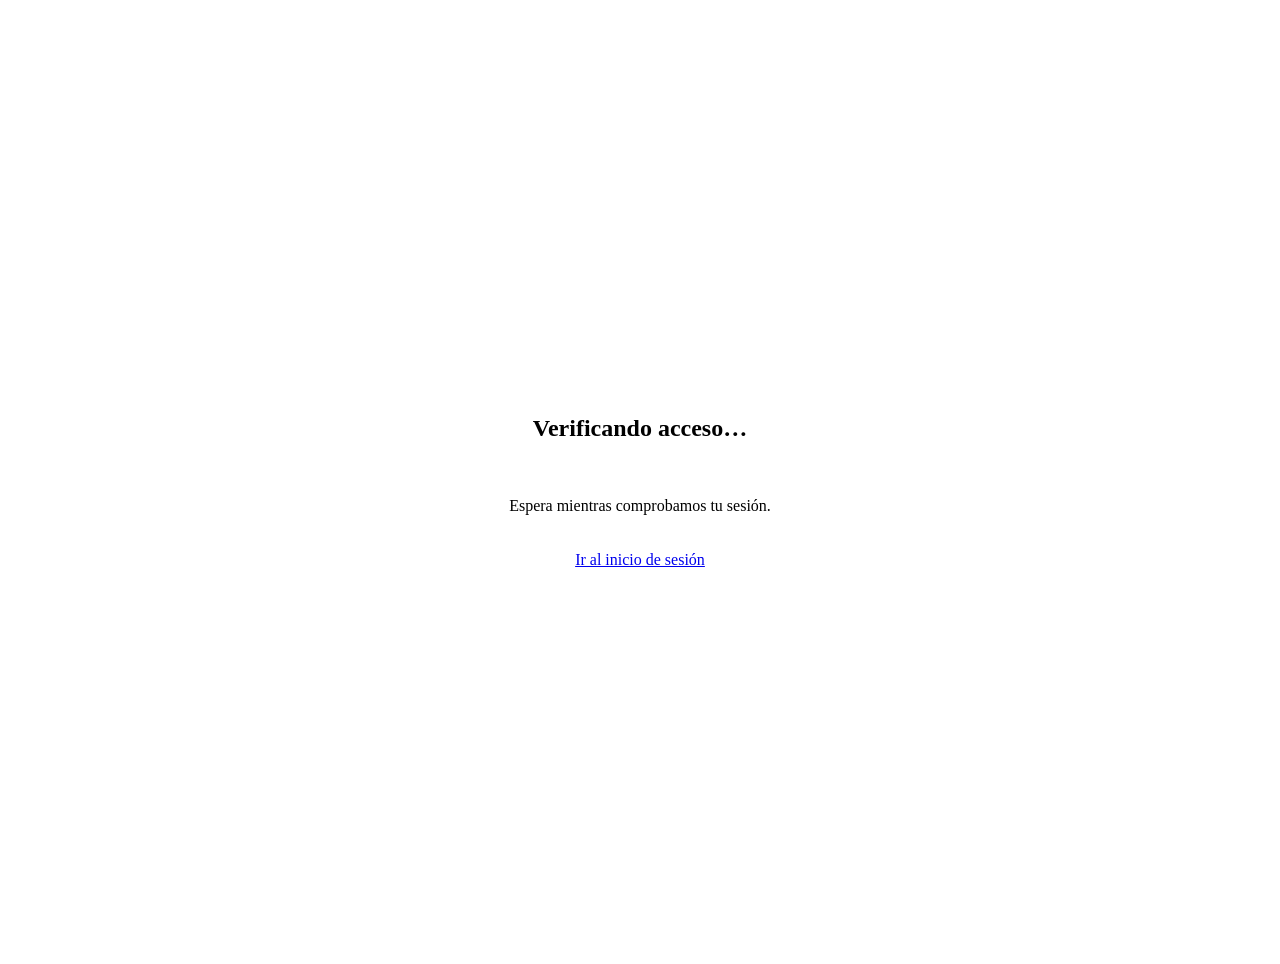
==== index.html @ 220885a3 "cambios finales de compatibilidad" ====
<!DOCTYPE html><html lang="es" data-theme="light"><head><meta charset="utf-8"><meta name="viewport" content="width=device-width"><link rel="icon" type="image/svg+xml" href="/inventario-icon.svg"><meta name="generator" content="Astro v7.4.12"><meta name="description" content="Inventario institucional de la I.E.P. De Jesús. Administra bienes, materiales, ubicaciones y préstamos en un solo lugar."><meta name="theme-color" content="#343775"><title>Inventario · I.E.P. De Jesús</title><script>if (window.self === window.top) document.documentElement.dataset.topLevel = 'true';</script><script>try { document.documentElement.dataset.theme = localStorage.getItem('dejesus-theme') === 'dark' ? 'dark' : 'light'; } catch {}</script><link rel="preconnect" href="https://br-noisy-leaf-b7az2vi0-inventario.compute.c-13.us-east-1.aws.neon.tech" crossorigin="anonymous"><meta http-equiv="content-security-policy" content="default-src 'self';connect-src 'self' https://br-noisy-leaf-b7az2vi0-inventario.compute.c-13.us-east-1.aws.neon.tech;img-src 'self' data: blob:;object-src 'none';base-uri 'self';form-action 'self'; script-src 'self' 'sha256-xIb/Pa7FUshAu4ihwjchYcQpyCI8eS8kt40GpOAYCz8=' 'sha256-1BvDVWLr3QCC20uHhUDi27eDFVJpk1uMQJGIWKUks2I=' 'sha256-kmZE/W8I1iuTnl1b3yqzv9/DQZenPngd3NjSKMQl7y0=' 'sha256-Y8t0ntteBwH+PqGKUyjWW3CAk+BNJKSoQc0xZ68FjhM=' 'sha256-0O7iB6zr9x0r6X6eWYITC9V5q+yWCGAoFvcysBGbY9Q=' 'sha256-yTvtjXl5x1VcsFuOYXSO/vETrOcXDGeMldW3OZUsuZ4=' 'sha256-E5nXaGtOJDqQ58NkmvD8g848to2UN4dcwUER2tXo4Gk='; style-src 'self' 'unsafe-inline' ;"><link rel="stylesheet" href="/_astro/DeploymentPending.Cg6YNnWH.css"><style>#authenticated-app[hidden],#access-gate[hidden],#access-retry[hidden]{display:none!important}#authenticated-app:not([hidden]){display:contents}.access-gate{text-align:center;flex-direction:column;justify-content:center;align-items:center;gap:20px;min-height:100dvh;padding:24px;display:flex}.access-gate h1{font-size:24px}
</style></head><body><div id="site-content"><section id="access-gate" class="access-gate" aria-labelledby="access-title"><h1 id="access-title">Verificando acceso…</h1><p id="access-message" role="status">Espera mientras comprobamos tu sesión.</p><button id="access-retry" type="button" class="btn btn-primary" hidden>Reintentar</button><a class="btn" href="/login/">Ir al inicio de sesión</a><noscript><p>Activa JavaScript para comprobar tu sesión.</p></noscript></section><div id="authenticated-app" hidden inert><a class="skip-link" href="#main-content">Saltar al contenido</a><div class="sidebar-backdrop" id="sidebar-backdrop"></div><aside class="sidebar" id="sidebar" aria-label="Navegación principal"><a class="brand" href="#resumen" aria-label="De Jesús, inicio"><img src="/escudo.svg" alt="Identidad de De Jesús" class="school-logo" width="47" height="47"><span><strong id="brand-name">I.E.P. “De Jesús”</strong><small>Sistema de inventario</small></span></a><div class="workspace-label"><span class="workspace-dot"></span> GESTIÓN INSTITUCIONAL</div><nav class="main-nav"><a href="#resumen" data-nav="resumen" class="nav-link active"><svg class="icon" width="20" height="20" viewBox="0 0 24 24" fill="none" stroke="currentColor" stroke-width="1.65" stroke-linecap="round" stroke-linejoin="round" aria-hidden="true"><rect x="3" y="3" width="7" height="7" rx="1.5"/><rect x="14" y="3" width="7" height="7" rx="1.5"/><rect x="3" y="14" width="7" height="7" rx="1.5"/><rect x="14" y="14" width="7" height="7" rx="1.5"/></svg><span>Vista general</span></a><a href="#inventario" data-nav="inventario" class="nav-link"><svg class="icon" width="20" height="20" viewBox="0 0 24 24" fill="none" stroke="currentColor" stroke-width="1.65" stroke-linecap="round" stroke-linejoin="round" aria-hidden="true"><path d="m12 3 9 5-9 5-9-5 9-5Z"/><path d="M3 8v9l9 5 9-5V8M12 13v9M7.5 5.5l9 5"/></svg><span>Inventario</span><span class="nav-count" id="inventory-count">0</span></a><a href="#movimientos" data-nav="movimientos" class="nav-link"><svg class="icon" width="20" height="20" viewBox="0 0 24 24" fill="none" stroke="currentColor" stroke-width="1.65" stroke-linecap="round" stroke-linejoin="round" aria-hidden="true"><path d="M4 7h16m-4-4 4 4-4 4M20 17H4m4-4-4 4 4 4"/></svg><span>Movimientos</span></a><a href="#prestamos" data-nav="prestamos" class="nav-link"><svg class="icon" width="20" height="20" viewBox="0 0 24 24" fill="none" stroke="currentColor" stroke-width="1.65" stroke-linecap="round" stroke-linejoin="round" aria-hidden="true"><path d="M3 12h3l4-4a3 3 0 0 1 4 0l4 4-3 3-4-3M6 12l6 7a3 3 0 0 0 4 0l5-5-5-6M3 10v8h3M21 10v8"/></svg><span>Préstamos</span><span class="nav-count" id="loan-count" hidden>0</span></a><span class="nav-section">ORGANIZACIÓN</span><a href="#categorias" data-nav="categorias" class="nav-link"><svg class="icon" width="20" height="20" viewBox="0 0 24 24" fill="none" stroke="currentColor" stroke-width="1.65" stroke-linecap="round" stroke-linejoin="round" aria-hidden="true"><path d="M20 13 13 20a2 2 0 0 1-3 0l-7-7V4h9l8 7a1.5 1.5 0 0 1 0 2Z"/><circle cx="7.5" cy="8" r="1"/></svg><span>Categorías</span></a><a href="#ubicaciones" data-nav="ubicaciones" class="nav-link"><svg class="icon" width="20" height="20" viewBox="0 0 24 24" fill="none" stroke="currentColor" stroke-width="1.65" stroke-linecap="round" stroke-linejoin="round" aria-hidden="true"><path d="M20 10c0 6-8 12-8 12S4 16 4 10a8 8 0 1 1 16 0Z"/><circle cx="12" cy="10" r="2.5"/></svg><span>Ubicaciones</span></a><a href="#reportes" data-nav="reportes" class="nav-link"><svg class="icon" width="20" height="20" viewBox="0 0 24 24" fill="none" stroke="currentColor" stroke-width="1.65" stroke-linecap="round" stroke-linejoin="round" aria-hidden="true"><path d="M4 3v18h17M8 16v-4M13 16V7M18 16V4"/></svg><span>Reportes</span></a></nav><div class="sidebar-bottom"><nav><a href="#configuracion" data-nav="configuracion" class="nav-link"><svg class="icon" width="20" height="20" viewBox="0 0 24 24" fill="none" stroke="currentColor" stroke-width="1.65" stroke-linecap="round" stroke-linejoin="round" aria-hidden="true"><path d="m9 3-1 3-3 1-2 3 2 2-1 3 3 3 3-1 2 2 3-1 1-3 3-1v-4l-3-1-1-3-3-1-2 2Z"/><circle cx="11" cy="11" r="3"/></svg><span>Configuración</span></a><a href="#ayuda" data-nav="ayuda" class="nav-link"><svg class="icon" width="20" height="20" viewBox="0 0 24 24" fill="none" stroke="currentColor" stroke-width="1.65" stroke-linecap="round" stroke-linejoin="round" aria-hidden="true"><circle cx="12" cy="12" r="9"/><path d="M9.5 9a2.5 2.5 0 1 1 4 2c-1.5 1-1.5 1-1.5 2M12 17h.01"/></svg><span>Guía de uso</span></a></nav><div class="school-footer"><span class="school-footer-icon"><svg class="icon" width="20" height="20" viewBox="0 0 24 24" fill="none" stroke="currentColor" stroke-width="1.65" stroke-linecap="round" stroke-linejoin="round" aria-hidden="true"><path d="M4 21V3h12v18M16 9h5v12M1 21h22M8 7h4m-4 4h4m-4 4h4m-3 6v-3h2v3"/></svg></span><div><strong>Un lugar para aprender.</strong><small id="school-address">La Angostura · Ica</small></div></div><div class="sidebar-account"><span class="account-avatar" data-user-initials>A</span><a href="#configuracion" class="account-copy"><strong data-user-name>Administración</strong><small>Administración</small></a><button class="icon-button" data-action="logout" aria-label="Cerrar sesión" title="Cerrar sesión"><svg class="icon" width="20" height="20" viewBox="0 0 24 24" fill="none" stroke="currentColor" stroke-width="1.65" stroke-linecap="round" stroke-linejoin="round" aria-hidden="true"><path d="M9 4H4v16h5M13 8l4 4-4 4m-5-4h13"/></svg></button></div></div></aside><div class="app-shell"><header class="topbar"><div class="breadcrumb"><button class="icon-button mobile-menu" id="menu-toggle" aria-label="Abrir menú" aria-expanded="false"><svg class="icon" width="20" height="20" viewBox="0 0 24 24" fill="none" stroke="currentColor" stroke-width="1.65" stroke-linecap="round" stroke-linejoin="round" aria-hidden="true"><path d="M4 6h16M7 12h10m-7 6h4"/></svg></button><span class="breadcrumb-root">Mi institución</span><span class="breadcrumb-slash">/</span><strong id="breadcrumb-current">Vista general</strong></div><div class="topbar-actions"><button class="top-search" data-action="global-search" aria-label="Buscar un bien"><svg class="icon" width="20" height="20" viewBox="0 0 24 24" fill="none" stroke="currentColor" stroke-width="1.65" stroke-linecap="round" stroke-linejoin="round" aria-hidden="true"><circle cx="10.5" cy="10.5" r="6.5"/><path d="m16 16 4.5 4.5"/></svg><span>Buscar un bien…</span><kbd>/</kbd></button><span class="topbar-date"><svg class="icon" width="20" height="20" viewBox="0 0 24 24" fill="none" stroke="currentColor" stroke-width="1.65" stroke-linecap="round" stroke-linejoin="round" aria-hidden="true"><rect x="3" y="5" width="18" height="16" rx="2"/><path d="M7 3v4m10-4v4M3 11h18"/></svg><span id="topbar-date"></span></span><button class="icon-button" id="theme-toggle" aria-label="Cambiar a tema oscuro" title="Cambiar tema"><svg class="icon" width="20" height="20" viewBox="0 0 24 24" fill="none" stroke="currentColor" stroke-width="1.65" stroke-linecap="round" stroke-linejoin="round" aria-hidden="true"><path d="M20.9 13a9 9 0 0 1-10-10 9 9 0 1 0 10 10Z"/></svg></button><button class="icon-button notification-button" id="notifications" aria-label="Ver alertas" title="Ver alertas"><svg class="icon" width="20" height="20" viewBox="0 0 24 24" fill="none" stroke="currentColor" stroke-width="1.65" stroke-linecap="round" stroke-linejoin="round" aria-hidden="true"><path d="M18 8a6 6 0 0 0-12 0c0 7-3 7-3 9h18c0-2-3-2-3-9M10 21h4"/></svg><span id="notification-dot" hidden></span></button><div class="topbar-divider"></div><a href="#configuracion" class="user-avatar" data-user-initials aria-label="Configuración de mi cuenta">A</a></div></header><main id="main-content" tabindex="-1"><div id="page-content" aria-busy="true"><div class="initial-loading"><div class="spinner"></div><p>Preparando tu inventario…</p></div></div></main><footer class="app-footer"><span>I.E.P. “De Jesús” <span class="footer-dot">·</span> Cuidamos lo que nos ayuda a enseñar.</span><span class="connection-status" id="connection-status"><span></span> Conectando…</span></footer></div><dialog id="app-dialog" aria-labelledby="dialog-title"><div id="dialog-content"></div></dialog><div id="toast" class="toast" role="status" aria-live="polite"></div><noscript><div class="noscript-message">Activa JavaScript en tu navegador para usar el sistema de inventario.</div></noscript></div><script type="module" src="/_astro/index.astro_astro_type_script_index_0_lang.BWNLtu2B.js"></script></div><noscript><p>Activa JavaScript y abre la aplicación directamente en una pestaña para continuar.</p></noscript></body></html>
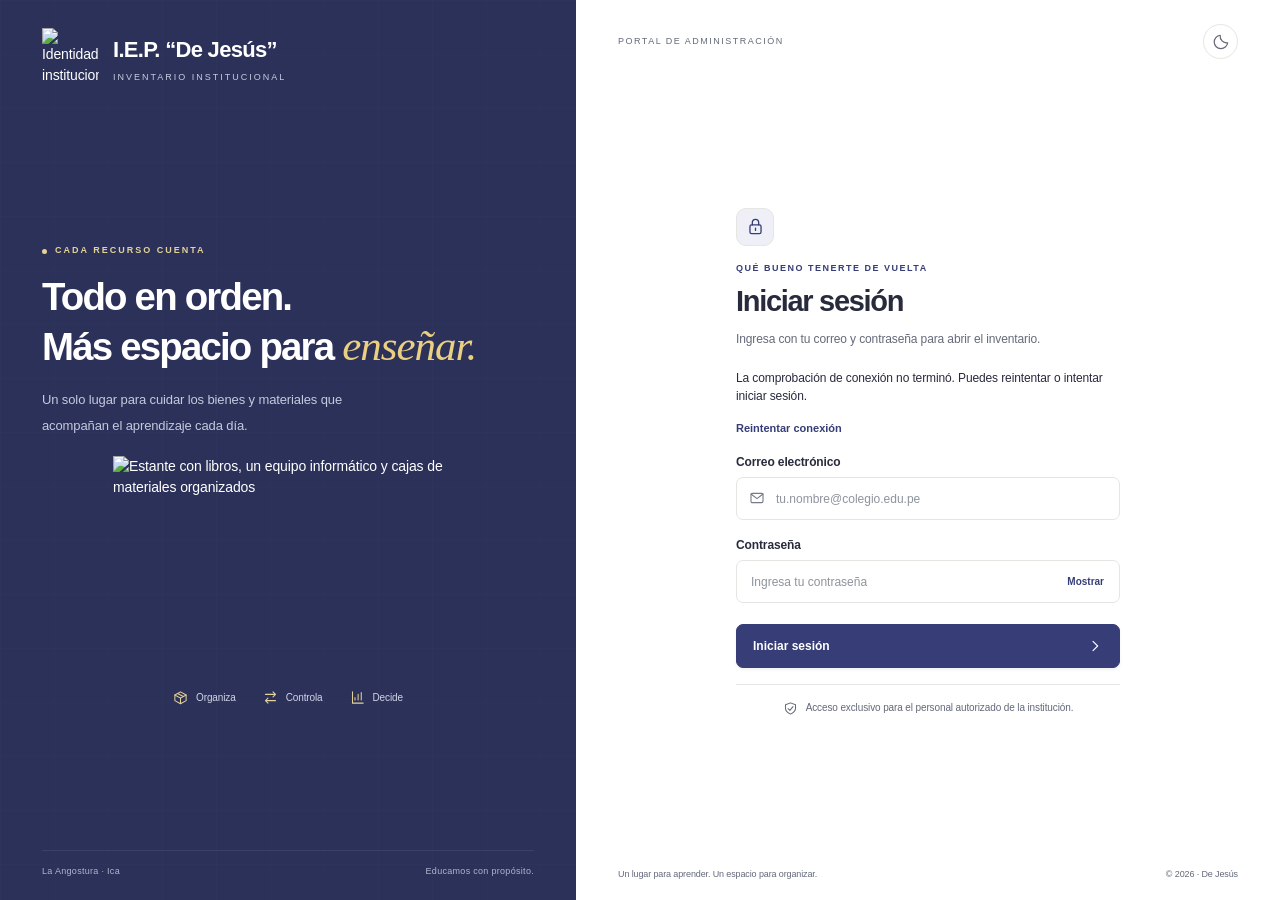
==== commit 2707e21e: "mejoras_restablecimiento" ====
--- a/index.html
+++ b/index.html
@@ -1,2 +1,2 @@
-<!DOCTYPE html><html lang="es" data-theme="light"><head><meta charset="utf-8"><meta name="viewport" content="width=device-width"><link rel="icon" type="image/svg+xml" href="/inventario-icon.svg"><meta name="generator" content="Astro v7.4.12"><meta name="description" content="Inventario institucional de la I.E.P. De Jesús. Administra bienes, materiales, ubicaciones y préstamos en un solo lugar."><meta name="theme-color" content="#343775"><title>Inventario · I.E.P. De Jesús</title><script>if (window.self === window.top) document.documentElement.dataset.topLevel = 'true';</script><script>try { document.documentElement.dataset.theme = localStorage.getItem('dejesus-theme') === 'dark' ? 'dark' : 'light'; } catch {}</script><link rel="preconnect" href="https://br-noisy-leaf-b7az2vi0-inventario.compute.c-13.us-east-1.aws.neon.tech" crossorigin="anonymous"><meta http-equiv="content-security-policy" content="default-src 'self';connect-src 'self' https://br-noisy-leaf-b7az2vi0-inventario.compute.c-13.us-east-1.aws.neon.tech;img-src 'self' data: blob:;object-src 'none';base-uri 'self';form-action 'self'; script-src 'self' 'sha256-xIb/Pa7FUshAu4ihwjchYcQpyCI8eS8kt40GpOAYCz8=' 'sha256-1BvDVWLr3QCC20uHhUDi27eDFVJpk1uMQJGIWKUks2I=' 'sha256-kmZE/W8I1iuTnl1b3yqzv9/DQZenPngd3NjSKMQl7y0=' 'sha256-Y8t0ntteBwH+PqGKUyjWW3CAk+BNJKSoQc0xZ68FjhM=' 'sha256-0O7iB6zr9x0r6X6eWYITC9V5q+yWCGAoFvcysBGbY9Q=' 'sha256-yTvtjXl5x1VcsFuOYXSO/vETrOcXDGeMldW3OZUsuZ4=' 'sha256-E5nXaGtOJDqQ58NkmvD8g848to2UN4dcwUER2tXo4Gk='; style-src 'self' 'unsafe-inline' ;"><link rel="stylesheet" href="/_astro/DeploymentPending.Cg6YNnWH.css"><style>#authenticated-app[hidden],#access-gate[hidden],#access-retry[hidden]{display:none!important}#authenticated-app:not([hidden]){display:contents}.access-gate{text-align:center;flex-direction:column;justify-content:center;align-items:center;gap:20px;min-height:100dvh;padding:24px;display:flex}.access-gate h1{font-size:24px}
-</style></head><body><div id="site-content"><section id="access-gate" class="access-gate" aria-labelledby="access-title"><h1 id="access-title">Verificando acceso…</h1><p id="access-message" role="status">Espera mientras comprobamos tu sesión.</p><button id="access-retry" type="button" class="btn btn-primary" hidden>Reintentar</button><a class="btn" href="/login/">Ir al inicio de sesión</a><noscript><p>Activa JavaScript para comprobar tu sesión.</p></noscript></section><div id="authenticated-app" hidden inert><a class="skip-link" href="#main-content">Saltar al contenido</a><div class="sidebar-backdrop" id="sidebar-backdrop"></div><aside class="sidebar" id="sidebar" aria-label="Navegación principal"><a class="brand" href="#resumen" aria-label="De Jesús, inicio"><img src="/escudo.svg" alt="Identidad de De Jesús" class="school-logo" width="47" height="47"><span><strong id="brand-name">I.E.P. “De Jesús”</strong><small>Sistema de inventario</small></span></a><div class="workspace-label"><span class="workspace-dot"></span> GESTIÓN INSTITUCIONAL</div><nav class="main-nav"><a href="#resumen" data-nav="resumen" class="nav-link active"><svg class="icon" width="20" height="20" viewBox="0 0 24 24" fill="none" stroke="currentColor" stroke-width="1.65" stroke-linecap="round" stroke-linejoin="round" aria-hidden="true"><rect x="3" y="3" width="7" height="7" rx="1.5"/><rect x="14" y="3" width="7" height="7" rx="1.5"/><rect x="3" y="14" width="7" height="7" rx="1.5"/><rect x="14" y="14" width="7" height="7" rx="1.5"/></svg><span>Vista general</span></a><a href="#inventario" data-nav="inventario" class="nav-link"><svg class="icon" width="20" height="20" viewBox="0 0 24 24" fill="none" stroke="currentColor" stroke-width="1.65" stroke-linecap="round" stroke-linejoin="round" aria-hidden="true"><path d="m12 3 9 5-9 5-9-5 9-5Z"/><path d="M3 8v9l9 5 9-5V8M12 13v9M7.5 5.5l9 5"/></svg><span>Inventario</span><span class="nav-count" id="inventory-count">0</span></a><a href="#movimientos" data-nav="movimientos" class="nav-link"><svg class="icon" width="20" height="20" viewBox="0 0 24 24" fill="none" stroke="currentColor" stroke-width="1.65" stroke-linecap="round" stroke-linejoin="round" aria-hidden="true"><path d="M4 7h16m-4-4 4 4-4 4M20 17H4m4-4-4 4 4 4"/></svg><span>Movimientos</span></a><a href="#prestamos" data-nav="prestamos" class="nav-link"><svg class="icon" width="20" height="20" viewBox="0 0 24 24" fill="none" stroke="currentColor" stroke-width="1.65" stroke-linecap="round" stroke-linejoin="round" aria-hidden="true"><path d="M3 12h3l4-4a3 3 0 0 1 4 0l4 4-3 3-4-3M6 12l6 7a3 3 0 0 0 4 0l5-5-5-6M3 10v8h3M21 10v8"/></svg><span>Préstamos</span><span class="nav-count" id="loan-count" hidden>0</span></a><span class="nav-section">ORGANIZACIÓN</span><a href="#categorias" data-nav="categorias" class="nav-link"><svg class="icon" width="20" height="20" viewBox="0 0 24 24" fill="none" stroke="currentColor" stroke-width="1.65" stroke-linecap="round" stroke-linejoin="round" aria-hidden="true"><path d="M20 13 13 20a2 2 0 0 1-3 0l-7-7V4h9l8 7a1.5 1.5 0 0 1 0 2Z"/><circle cx="7.5" cy="8" r="1"/></svg><span>Categorías</span></a><a href="#ubicaciones" data-nav="ubicaciones" class="nav-link"><svg class="icon" width="20" height="20" viewBox="0 0 24 24" fill="none" stroke="currentColor" stroke-width="1.65" stroke-linecap="round" stroke-linejoin="round" aria-hidden="true"><path d="M20 10c0 6-8 12-8 12S4 16 4 10a8 8 0 1 1 16 0Z"/><circle cx="12" cy="10" r="2.5"/></svg><span>Ubicaciones</span></a><a href="#reportes" data-nav="reportes" class="nav-link"><svg class="icon" width="20" height="20" viewBox="0 0 24 24" fill="none" stroke="currentColor" stroke-width="1.65" stroke-linecap="round" stroke-linejoin="round" aria-hidden="true"><path d="M4 3v18h17M8 16v-4M13 16V7M18 16V4"/></svg><span>Reportes</span></a></nav><div class="sidebar-bottom"><nav><a href="#configuracion" data-nav="configuracion" class="nav-link"><svg class="icon" width="20" height="20" viewBox="0 0 24 24" fill="none" stroke="currentColor" stroke-width="1.65" stroke-linecap="round" stroke-linejoin="round" aria-hidden="true"><path d="m9 3-1 3-3 1-2 3 2 2-1 3 3 3 3-1 2 2 3-1 1-3 3-1v-4l-3-1-1-3-3-1-2 2Z"/><circle cx="11" cy="11" r="3"/></svg><span>Configuración</span></a><a href="#ayuda" data-nav="ayuda" class="nav-link"><svg class="icon" width="20" height="20" viewBox="0 0 24 24" fill="none" stroke="currentColor" stroke-width="1.65" stroke-linecap="round" stroke-linejoin="round" aria-hidden="true"><circle cx="12" cy="12" r="9"/><path d="M9.5 9a2.5 2.5 0 1 1 4 2c-1.5 1-1.5 1-1.5 2M12 17h.01"/></svg><span>Guía de uso</span></a></nav><div class="school-footer"><span class="school-footer-icon"><svg class="icon" width="20" height="20" viewBox="0 0 24 24" fill="none" stroke="currentColor" stroke-width="1.65" stroke-linecap="round" stroke-linejoin="round" aria-hidden="true"><path d="M4 21V3h12v18M16 9h5v12M1 21h22M8 7h4m-4 4h4m-4 4h4m-3 6v-3h2v3"/></svg></span><div><strong>Un lugar para aprender.</strong><small id="school-address">La Angostura · Ica</small></div></div><div class="sidebar-account"><span class="account-avatar" data-user-initials>A</span><a href="#configuracion" class="account-copy"><strong data-user-name>Administración</strong><small>Administración</small></a><button class="icon-button" data-action="logout" aria-label="Cerrar sesión" title="Cerrar sesión"><svg class="icon" width="20" height="20" viewBox="0 0 24 24" fill="none" stroke="currentColor" stroke-width="1.65" stroke-linecap="round" stroke-linejoin="round" aria-hidden="true"><path d="M9 4H4v16h5M13 8l4 4-4 4m-5-4h13"/></svg></button></div></div></aside><div class="app-shell"><header class="topbar"><div class="breadcrumb"><button class="icon-button mobile-menu" id="menu-toggle" aria-label="Abrir menú" aria-expanded="false"><svg class="icon" width="20" height="20" viewBox="0 0 24 24" fill="none" stroke="currentColor" stroke-width="1.65" stroke-linecap="round" stroke-linejoin="round" aria-hidden="true"><path d="M4 6h16M7 12h10m-7 6h4"/></svg></button><span class="breadcrumb-root">Mi institución</span><span class="breadcrumb-slash">/</span><strong id="breadcrumb-current">Vista general</strong></div><div class="topbar-actions"><button class="top-search" data-action="global-search" aria-label="Buscar un bien"><svg class="icon" width="20" height="20" viewBox="0 0 24 24" fill="none" stroke="currentColor" stroke-width="1.65" stroke-linecap="round" stroke-linejoin="round" aria-hidden="true"><circle cx="10.5" cy="10.5" r="6.5"/><path d="m16 16 4.5 4.5"/></svg><span>Buscar un bien…</span><kbd>/</kbd></button><span class="topbar-date"><svg class="icon" width="20" height="20" viewBox="0 0 24 24" fill="none" stroke="currentColor" stroke-width="1.65" stroke-linecap="round" stroke-linejoin="round" aria-hidden="true"><rect x="3" y="5" width="18" height="16" rx="2"/><path d="M7 3v4m10-4v4M3 11h18"/></svg><span id="topbar-date"></span></span><button class="icon-button" id="theme-toggle" aria-label="Cambiar a tema oscuro" title="Cambiar tema"><svg class="icon" width="20" height="20" viewBox="0 0 24 24" fill="none" stroke="currentColor" stroke-width="1.65" stroke-linecap="round" stroke-linejoin="round" aria-hidden="true"><path d="M20.9 13a9 9 0 0 1-10-10 9 9 0 1 0 10 10Z"/></svg></button><button class="icon-button notification-button" id="notifications" aria-label="Ver alertas" title="Ver alertas"><svg class="icon" width="20" height="20" viewBox="0 0 24 24" fill="none" stroke="currentColor" stroke-width="1.65" stroke-linecap="round" stroke-linejoin="round" aria-hidden="true"><path d="M18 8a6 6 0 0 0-12 0c0 7-3 7-3 9h18c0-2-3-2-3-9M10 21h4"/></svg><span id="notification-dot" hidden></span></button><div class="topbar-divider"></div><a href="#configuracion" class="user-avatar" data-user-initials aria-label="Configuración de mi cuenta">A</a></div></header><main id="main-content" tabindex="-1"><div id="page-content" aria-busy="true"><div class="initial-loading"><div class="spinner"></div><p>Preparando tu inventario…</p></div></div></main><footer class="app-footer"><span>I.E.P. “De Jesús” <span class="footer-dot">·</span> Cuidamos lo que nos ayuda a enseñar.</span><span class="connection-status" id="connection-status"><span></span> Conectando…</span></footer></div><dialog id="app-dialog" aria-labelledby="dialog-title"><div id="dialog-content"></div></dialog><div id="toast" class="toast" role="status" aria-live="polite"></div><noscript><div class="noscript-message">Activa JavaScript en tu navegador para usar el sistema de inventario.</div></noscript></div><script type="module" src="/_astro/index.astro_astro_type_script_index_0_lang.BWNLtu2B.js"></script></div><noscript><p>Activa JavaScript y abre la aplicación directamente en una pestaña para continuar.</p></noscript></body></html>+<!DOCTYPE html><html lang="es" data-theme="light"><head><meta charset="utf-8"><meta name="viewport" content="width=device-width"><link rel="icon" type="image/svg+xml" href="/inventario-icon.svg"><meta name="generator" content="Astro v7.4.12"><meta name="description" content="Inventario institucional de la I.E.P. De Jesús. Administra bienes, materiales, ubicaciones y préstamos en un solo lugar."><meta name="theme-color" content="#343775"><title>Inventario · I.E.P. De Jesús</title><script>if (window.self === window.top) document.documentElement.dataset.topLevel = 'true';</script><script>try { document.documentElement.dataset.theme = localStorage.getItem('dejesus-theme') === 'dark' ? 'dark' : 'light'; } catch {}</script><link rel="preconnect" href="https://br-noisy-leaf-b7az2vi0-inventario.compute.c-13.us-east-1.aws.neon.tech" crossorigin="anonymous"><meta http-equiv="content-security-policy" content="default-src 'self';connect-src 'self' https://br-noisy-leaf-b7az2vi0-inventario.compute.c-13.us-east-1.aws.neon.tech;img-src 'self' data: blob:;object-src 'none';base-uri 'self';form-action 'self'; script-src 'self' 'sha256-xIb/Pa7FUshAu4ihwjchYcQpyCI8eS8kt40GpOAYCz8=' 'sha256-1BvDVWLr3QCC20uHhUDi27eDFVJpk1uMQJGIWKUks2I=' 'sha256-kmZE/W8I1iuTnl1b3yqzv9/DQZenPngd3NjSKMQl7y0=' 'sha256-Y8t0ntteBwH+PqGKUyjWW3CAk+BNJKSoQc0xZ68FjhM=' 'sha256-0O7iB6zr9x0r6X6eWYITC9V5q+yWCGAoFvcysBGbY9Q=' 'sha256-yTvtjXl5x1VcsFuOYXSO/vETrOcXDGeMldW3OZUsuZ4=' 'sha256-E5nXaGtOJDqQ58NkmvD8g848to2UN4dcwUER2tXo4Gk='; style-src 'self' 'unsafe-inline' ;"><link rel="stylesheet" href="/_astro/DeploymentPending.CqndgLHV.css"><style>#authenticated-app[hidden],#access-gate[hidden],#access-retry[hidden]{display:none!important}#authenticated-app:not([hidden]){display:contents}.access-gate{text-align:center;flex-direction:column;justify-content:center;align-items:center;gap:20px;min-height:100dvh;padding:24px;display:flex}.access-gate h1{font-size:24px}
+</style></head><body><div id="site-content"><section id="access-gate" class="access-gate" aria-labelledby="access-title"><h1 id="access-title">Verificando acceso…</h1><p id="access-message" role="status">Espera mientras comprobamos tu sesión.</p><button id="access-retry" type="button" class="btn btn-primary" hidden>Reintentar</button><a class="btn" href="/login/">Ir al inicio de sesión</a><noscript><p>Activa JavaScript para comprobar tu sesión.</p></noscript></section><div id="authenticated-app" hidden inert><a class="skip-link" href="#main-content">Saltar al contenido</a><div class="sidebar-backdrop" id="sidebar-backdrop"></div><aside class="sidebar" id="sidebar" aria-label="Navegación principal"><button type="button" class="icon-button sidebar-close" id="menu-close" aria-label="Cerrar menú"><svg class="icon" width="20" height="20" viewBox="0 0 24 24" fill="none" stroke="currentColor" stroke-width="1.65" stroke-linecap="round" stroke-linejoin="round" aria-hidden="true"><path d="m6 6 12 12M6 18 18 6"/></svg></button><a class="brand" href="#resumen" aria-label="De Jesús, inicio"><img src="/escudo.svg" alt="Identidad de De Jesús" class="school-logo" width="47" height="47"><span><strong id="brand-name">I.E.P. “De Jesús”</strong><small>Sistema de inventario</small></span></a><div class="workspace-label"><span class="workspace-dot"></span> GESTIÓN INSTITUCIONAL</div><nav class="main-nav"><a href="#resumen" data-nav="resumen" class="nav-link active"><svg class="icon" width="20" height="20" viewBox="0 0 24 24" fill="none" stroke="currentColor" stroke-width="1.65" stroke-linecap="round" stroke-linejoin="round" aria-hidden="true"><rect x="3" y="3" width="7" height="7" rx="1.5"/><rect x="14" y="3" width="7" height="7" rx="1.5"/><rect x="3" y="14" width="7" height="7" rx="1.5"/><rect x="14" y="14" width="7" height="7" rx="1.5"/></svg><span>Vista general</span></a><a href="#inventario" data-nav="inventario" class="nav-link"><svg class="icon" width="20" height="20" viewBox="0 0 24 24" fill="none" stroke="currentColor" stroke-width="1.65" stroke-linecap="round" stroke-linejoin="round" aria-hidden="true"><path d="m12 3 9 5-9 5-9-5 9-5Z"/><path d="M3 8v9l9 5 9-5V8M12 13v9M7.5 5.5l9 5"/></svg><span>Inventario</span><span class="nav-count" id="inventory-count">0</span></a><a href="#movimientos" data-nav="movimientos" class="nav-link"><svg class="icon" width="20" height="20" viewBox="0 0 24 24" fill="none" stroke="currentColor" stroke-width="1.65" stroke-linecap="round" stroke-linejoin="round" aria-hidden="true"><path d="M4 7h16m-4-4 4 4-4 4M20 17H4m4-4-4 4 4 4"/></svg><span>Movimientos</span></a><a href="#prestamos" data-nav="prestamos" class="nav-link"><svg class="icon" width="20" height="20" viewBox="0 0 24 24" fill="none" stroke="currentColor" stroke-width="1.65" stroke-linecap="round" stroke-linejoin="round" aria-hidden="true"><path d="M3 12h3l4-4a3 3 0 0 1 4 0l4 4-3 3-4-3M6 12l6 7a3 3 0 0 0 4 0l5-5-5-6M3 10v8h3M21 10v8"/></svg><span>Préstamos</span><span class="nav-count" id="loan-count" hidden>0</span></a><span class="nav-section">ORGANIZACIÓN</span><a href="#categorias" data-nav="categorias" class="nav-link"><svg class="icon" width="20" height="20" viewBox="0 0 24 24" fill="none" stroke="currentColor" stroke-width="1.65" stroke-linecap="round" stroke-linejoin="round" aria-hidden="true"><path d="M20 13 13 20a2 2 0 0 1-3 0l-7-7V4h9l8 7a1.5 1.5 0 0 1 0 2Z"/><circle cx="7.5" cy="8" r="1"/></svg><span>Categorías</span></a><a href="#ubicaciones" data-nav="ubicaciones" class="nav-link"><svg class="icon" width="20" height="20" viewBox="0 0 24 24" fill="none" stroke="currentColor" stroke-width="1.65" stroke-linecap="round" stroke-linejoin="round" aria-hidden="true"><path d="M20 10c0 6-8 12-8 12S4 16 4 10a8 8 0 1 1 16 0Z"/><circle cx="12" cy="10" r="2.5"/></svg><span>Ubicaciones</span></a><a href="#reportes" data-nav="reportes" class="nav-link"><svg class="icon" width="20" height="20" viewBox="0 0 24 24" fill="none" stroke="currentColor" stroke-width="1.65" stroke-linecap="round" stroke-linejoin="round" aria-hidden="true"><path d="M4 3v18h17M8 16v-4M13 16V7M18 16V4"/></svg><span>Reportes</span></a></nav><div class="sidebar-bottom"><nav><a href="#configuracion" data-nav="configuracion" class="nav-link"><svg class="icon" width="20" height="20" viewBox="0 0 24 24" fill="none" stroke="currentColor" stroke-width="1.65" stroke-linecap="round" stroke-linejoin="round" aria-hidden="true"><path d="m9 3-1 3-3 1-2 3 2 2-1 3 3 3 3-1 2 2 3-1 1-3 3-1v-4l-3-1-1-3-3-1-2 2Z"/><circle cx="11" cy="11" r="3"/></svg><span>Configuración</span></a><a href="#ayuda" data-nav="ayuda" class="nav-link"><svg class="icon" width="20" height="20" viewBox="0 0 24 24" fill="none" stroke="currentColor" stroke-width="1.65" stroke-linecap="round" stroke-linejoin="round" aria-hidden="true"><circle cx="12" cy="12" r="9"/><path d="M9.5 9a2.5 2.5 0 1 1 4 2c-1.5 1-1.5 1-1.5 2M12 17h.01"/></svg><span>Guía de uso</span></a></nav><div class="school-footer"><span class="school-footer-icon"><svg class="icon" width="20" height="20" viewBox="0 0 24 24" fill="none" stroke="currentColor" stroke-width="1.65" stroke-linecap="round" stroke-linejoin="round" aria-hidden="true"><path d="M4 21V3h12v18M16 9h5v12M1 21h22M8 7h4m-4 4h4m-4 4h4m-3 6v-3h2v3"/></svg></span><div><strong>Un lugar para aprender.</strong><small id="school-address">La Angostura · Ica</small></div></div><div class="sidebar-account"><span class="account-avatar" data-user-initials>A</span><a href="#configuracion" class="account-copy"><strong data-user-name>Administración</strong><small>Administración</small></a><button class="icon-button" data-action="logout" aria-label="Cerrar sesión" title="Cerrar sesión"><svg class="icon" width="20" height="20" viewBox="0 0 24 24" fill="none" stroke="currentColor" stroke-width="1.65" stroke-linecap="round" stroke-linejoin="round" aria-hidden="true"><path d="M9 4H4v16h5M13 8l4 4-4 4m-5-4h13"/></svg></button></div></div></aside><div class="app-shell"><header class="topbar"><div class="breadcrumb"><button type="button" class="icon-button mobile-menu" id="menu-toggle" aria-label="Abrir menú" aria-controls="sidebar" aria-expanded="false"><svg class="icon" width="20" height="20" viewBox="0 0 24 24" fill="none" stroke="currentColor" stroke-width="1.65" stroke-linecap="round" stroke-linejoin="round" aria-hidden="true"><path d="M4 6h16M7 12h10m-7 6h4"/></svg></button><span class="breadcrumb-root">Mi institución</span><span class="breadcrumb-slash">/</span><strong id="breadcrumb-current">Vista general</strong></div><div class="topbar-actions"><button class="top-search" data-action="global-search" aria-label="Buscar un bien"><svg class="icon" width="20" height="20" viewBox="0 0 24 24" fill="none" stroke="currentColor" stroke-width="1.65" stroke-linecap="round" stroke-linejoin="round" aria-hidden="true"><circle cx="10.5" cy="10.5" r="6.5"/><path d="m16 16 4.5 4.5"/></svg><span>Buscar un bien…</span><kbd>/</kbd></button><span class="topbar-date"><svg class="icon" width="20" height="20" viewBox="0 0 24 24" fill="none" stroke="currentColor" stroke-width="1.65" stroke-linecap="round" stroke-linejoin="round" aria-hidden="true"><rect x="3" y="5" width="18" height="16" rx="2"/><path d="M7 3v4m10-4v4M3 11h18"/></svg><span id="topbar-date"></span></span><button class="icon-button" id="theme-toggle" aria-label="Cambiar a tema oscuro" title="Cambiar tema"><svg class="icon" width="20" height="20" viewBox="0 0 24 24" fill="none" stroke="currentColor" stroke-width="1.65" stroke-linecap="round" stroke-linejoin="round" aria-hidden="true"><path d="M20.9 13a9 9 0 0 1-10-10 9 9 0 1 0 10 10Z"/></svg></button><button class="icon-button notification-button" id="notifications" aria-label="Ver alertas" title="Ver alertas"><svg class="icon" width="20" height="20" viewBox="0 0 24 24" fill="none" stroke="currentColor" stroke-width="1.65" stroke-linecap="round" stroke-linejoin="round" aria-hidden="true"><path d="M18 8a6 6 0 0 0-12 0c0 7-3 7-3 9h18c0-2-3-2-3-9M10 21h4"/></svg><span id="notification-dot" hidden></span></button></div></header><main id="main-content" tabindex="-1"><div id="page-content" aria-busy="true"><div class="initial-loading"><div class="spinner"></div><p>Preparando tu inventario…</p></div></div></main><footer class="app-footer"><span>I.E.P. “De Jesús” <span class="footer-dot">·</span> Cuidamos lo que nos ayuda a enseñar.</span><span class="connection-status" id="connection-status"><span></span> Conectando…</span></footer></div><dialog id="app-dialog" aria-labelledby="dialog-title"><div id="dialog-content"></div></dialog><div id="toast" class="toast" role="status" aria-live="polite"></div><noscript><div class="noscript-message">Activa JavaScript en tu navegador para usar el sistema de inventario.</div></noscript></div><script type="module" src="/_astro/index.astro_astro_type_script_index_0_lang.BIjMkHbd.js"></script></div><noscript><p>Activa JavaScript y abre la aplicación directamente en una pestaña para continuar.</p></noscript></body></html>
--- a/_astro/DeploymentPending.CqndgLHV.css
+++ b/_astro/DeploymentPending.CqndgLHV.css
@@ -0,0 +1 @@
+:root{--bg:#f7f8fb;--surface:#fff;--surface-soft:#f8f9fc;--text:#262936;--muted:#808493;--secondary:#646978;--line:#e8eaf0;--brand:#363978;--brand-soft:#eeeff8;--gold:#edd36a;--green:#27836a;--green-bg:#edf7f2;--amber:#a77820;--amber-bg:#fcf6e8;--red:#c25959;--red-bg:#fcf0ef;--shadow:0 16px 60px #15193616;color-scheme:light;font-synthesis:none;font-family:DM Sans,-apple-system,BlinkMacSystemFont,Segoe UI,sans-serif}:root[data-theme=dark]{--bg:#15171f;--surface:#1d202b;--surface-soft:#232733;--text:#e8e9f1;--muted:#969bad;--secondary:#b0b4c5;--line:#303443;--brand:#b5b8f3;--brand-soft:#30334d;--gold:#e5ca6b;--green:#7ecab0;--green-bg:#203b34;--amber:#e8bd71;--amber-bg:#3c3325;--red:#ed9c9c;--red-bg:#402a2d;color-scheme:dark}*{box-sizing:border-box}body{background:var(--bg);color:var(--text);margin:0;font-size:14px;line-height:1.5}button,input,select,textarea{font:inherit}button,a,input,select,textarea{-webkit-tap-highlight-color:transparent}button,a{touch-action:manipulation}button{cursor:pointer;color:inherit}button:disabled{cursor:not-allowed;opacity:.5}a{color:inherit;text-decoration:none}button:focus-visible,a:focus-visible{outline:3px solid var(--gold);outline-offset:3px}input:focus,select:focus,textarea:focus{outline:2px solid var(--brand);outline-offset:1px}h1,h2,h3,p{margin:0}h1,h2,h3{font-family:Manrope,Segoe UI,sans-serif}h1{letter-spacing:-1.1px;font-size:29px;font-weight:800;line-height:1.3}h2{letter-spacing:-.3px;font-size:16px;font-weight:750}h3{font-size:15px;font-weight:700}small{font-size:12px}svg{vertical-align:middle;flex-shrink:0}[hidden]{display:none!important}.muted{color:var(--muted)}.secondary{color:var(--secondary)}.skip-link{background:var(--brand);color:var(--surface);z-index:100;padding:12px;position:fixed;top:-60px;left:20px}.skip-link:focus{top:10px}.sidebar{background:var(--surface);border-right:1px solid var(--line);z-index:30;flex-direction:column;width:238px;padding:29px 17px 16px;display:flex;position:fixed;inset:0 auto 0 0;overflow-y:auto}.brand{align-items:center;gap:11px;padding:0 9px 28px;display:flex}.brand strong{letter-spacing:-.6px;font-family:Manrope,sans-serif;font-size:17px;font-weight:800;display:block}.brand small{color:var(--muted);margin-top:3px;font-size:11px;display:block}.school-logo{object-fit:contain;flex-shrink:0}.workspace-label{letter-spacing:1.3px;color:var(--muted);border-top:1px solid var(--line);align-items:center;gap:7px;padding:16px 13px 12px;font-size:9px;font-weight:650;display:flex}.workspace-dot{background:var(--brand);border-radius:50%;width:5px;height:5px}.main-nav{gap:5px;display:grid}.nav-link{color:var(--secondary);border-radius:6px;align-items:center;gap:11px;min-height:44px;padding:12px 13px;font-size:12.5px;transition:background .15s,color .15s;display:flex}.nav-link .icon{width:18px;height:18px}.nav-link:hover{background:var(--surface-soft);color:var(--brand)}.nav-link.active{background:var(--brand-soft);color:var(--brand);font-weight:650}.nav-count{background:var(--surface);color:var(--brand);border-radius:4px;margin-left:auto;padding:1px 6px;font-size:10px}.sidebar-bottom{margin-top:auto;padding-top:35px}.school-footer{border-top:1px solid var(--line);align-items:center;gap:9px;margin-top:20px;padding:22px 9px 16px;display:flex}.school-footer strong{font-size:10px;font-weight:550;display:block}.school-footer small{color:var(--muted);margin-top:4px;font-size:10px;display:block}.sidebar-version{color:var(--muted);justify-content:space-between;padding:0 10px;font-size:9px;display:flex}.app-shell{flex-direction:column;min-height:100vh;margin-left:238px;display:flex}.topbar{background:var(--surface);border-bottom:1px solid var(--line);justify-content:space-between;align-items:center;gap:15px;height:76px;padding:0 34px;display:flex}.breadcrumb{color:var(--muted);align-items:center;gap:15px;font-size:11.5px;display:flex}.breadcrumb strong{color:var(--text);font-weight:500}.breadcrumb-slash{color:var(--line);font-size:17px}.topbar-actions{align-items:center;gap:13px;display:flex}.topbar-date{color:var(--secondary);margin-right:8px;font-size:11px}.icon-button{width:34px;height:34px;color:var(--secondary);background:0 0;border:1px solid #0000;border-radius:6px;justify-content:center;align-items:center;display:inline-flex}.icon-button:hover{background:var(--brand-soft);color:var(--brand)}.icon-button .icon{width:18px;height:18px}.notification-button{position:relative}.notification-button>span{background:var(--gold);border:1px solid var(--surface);border-radius:50%;width:6px;height:6px;position:absolute;top:5px;right:6px}.topbar-divider{background:var(--line);width:1px;height:23px;margin:0 3px}.user-avatar{background:var(--brand-soft);color:var(--brand);border:1px solid var(--line);border-radius:50%;place-items:center;width:33px;height:33px;font-size:10px;font-weight:700;display:grid}.mobile-menu{display:none}main{flex:1;min-width:0;padding:34px 34px 26px}#page-content{max-width:1490px;margin:auto}.page-heading{justify-content:space-between;align-items:center;gap:20px;margin-bottom:28px;display:flex}.eyebrow{letter-spacing:1.7px;color:var(--brand);align-items:center;gap:7px;margin-bottom:8px;font-size:9px;font-weight:700;display:flex}.eyebrow:before{content:"";background:var(--gold);width:16px;height:2px}.page-heading p{color:var(--secondary);margin-top:8px;font-size:12px}.heading-actions{flex-shrink:0;align-items:center;gap:10px;display:flex}.btn{border:1px solid var(--line);background:var(--surface);white-space:nowrap;border-radius:6px;justify-content:center;align-items:center;gap:8px;min-height:38px;padding:9px 14px;font-size:11.5px;font-weight:550;transition:background .15s,border-color .15s;display:inline-flex}.btn .icon{width:16px;height:16px}.btn:hover{background:var(--surface-soft);border-color:var(--secondary)}.btn-primary{color:#fff;background:#363978;border-color:#363978}.btn-danger{background:var(--red-bg);color:var(--red);border-color:var(--red-bg)}.btn-text{color:var(--brand);background:0 0;border:0;min-height:32px;padding:3px 0;font-size:11px}.btn-text:hover{background:0 0;text-decoration:underline}.metric-grid{grid-template-columns:repeat(4,minmax(0,1fr));gap:17px;margin-bottom:23px;display:grid}.metric{border:1px solid var(--line);background:var(--surface);border-radius:8px;padding:19px 20px 16px;position:relative}.metric-label{color:var(--secondary);justify-content:space-between;align-items:center;gap:10px;font-size:11px;display:flex}.metric-icon{background:var(--brand-soft);width:31px;height:31px;color:var(--brand);border-radius:6px;place-items:center;display:grid}.metric-icon.amber{background:var(--amber-bg);color:var(--amber)}.metric-icon.green{background:var(--green-bg);color:var(--green)}.metric-value{letter-spacing:-1px;margin-top:9px;font-family:Manrope,sans-serif;font-size:31px;font-weight:750;line-height:1.4}.metric-note{color:var(--muted);margin-top:8px;font-size:10px}.metric-note .dot{background:var(--green);border-radius:50%;width:5px;height:5px;margin-right:5px;display:inline-block}.dashboard-grid{grid-template-columns:minmax(0,1.8fr) minmax(270px,1fr);align-items:start;gap:22px;margin-bottom:22px;display:grid}.dashboard-column{gap:22px;display:grid}.panel{background:var(--surface);border:1px solid var(--line);border-radius:8px;min-width:0;overflow:hidden}.panel-head{justify-content:space-between;align-items:center;gap:15px;padding:20px 22px 17px;display:flex}.panel-head p{color:var(--muted);margin-top:4px;font-size:10.5px}.panel-head h2{font-size:14px}.panel-head .btn-text .icon{width:13px}.badge{white-space:nowrap;background:var(--brand-soft);color:var(--brand);border-radius:4px;align-items:center;gap:5px;padding:4px 7px;font-size:9px;font-weight:550;display:inline-flex}.badge:before{content:"";background:currentColor;border-radius:50%;width:4px;height:4px}.badge-red{background:var(--red-bg);color:var(--red)}.badge-neutral{background:var(--surface-soft);color:var(--secondary)}.table-wrap{width:100%;overflow-x:auto}table{border-collapse:collapse;text-align:left;white-space:nowrap;width:100%}th{letter-spacing:.55px;text-transform:uppercase;color:var(--muted);background:var(--surface-soft);border-top:1px solid var(--line);border-bottom:1px solid var(--line);padding:12px 20px;font-size:9px;font-weight:600}td{border-bottom:1px solid var(--line);padding:17px 20px;font-size:11px}tr:last-child td{border-bottom:0}tbody tr:hover{background:var(--surface-soft)}.item-cell{align-items:center;gap:11px;display:flex}.item-symbol{background:var(--surface-soft);width:34px;height:35px;color:var(--brand);border:1px solid var(--line);border-radius:6px;flex-shrink:0;place-items:center;display:grid}.item-cell strong{font-size:11px;font-weight:550;display:block}.item-cell small{color:var(--muted);margin-top:3px;font-size:9px;display:block}.code-text{color:var(--muted);font-variant-numeric:tabular-nums;font-size:10px}.quantity{font-variant-numeric:tabular-nums;font-weight:650}.quantity.low{color:var(--amber)}.quantity small{color:var(--muted);margin-left:4px;font-size:9px;font-weight:400}.table-actions{gap:3px;display:flex}.table-footer{border-top:1px solid var(--line);color:var(--muted);justify-content:space-between;align-items:center;gap:10px;padding:13px 20px;font-size:10px;display:flex}.pagination{align-items:center;gap:6px;display:flex}.page-number{background:var(--brand-soft);width:27px;height:27px;color:var(--brand);border:0;border-radius:4px;font-size:10px}.category-row{align-items:center;gap:10px;margin-top:17px;display:flex}.category-row:first-child{margin-top:3px}.category-row>.item-symbol{border:0;width:30px;height:30px}.category-bar-wrap{flex:1;min-width:0}.category-bar-label{justify-content:space-between;gap:10px;margin-bottom:7px;font-size:10px;display:flex}.category-bar-label span:last-child{color:var(--muted)}.category-bar{background:var(--surface-soft);border-radius:3px;height:4px;overflow:hidden}.category-bar>span{background:var(--brand);opacity:.7;border-radius:3px;height:100%;display:block}.category-row:nth-child(2n) .category-bar>span{background:var(--gold);opacity:1}.alert-row{border-bottom:1px solid var(--line);align-items:flex-start;gap:11px;padding:14px 0;display:flex}.alert-row:first-child{padding-top:0}.alert-row:last-child{border:0;padding-bottom:0}.alert-icon{background:var(--amber-bg);width:29px;height:29px;color:var(--amber);border-radius:6px;flex-shrink:0;place-items:center;display:grid}.alert-icon .icon{width:15px;height:15px}.alert-row strong{font-size:11px;font-weight:550;display:block}.alert-row p{color:var(--muted);margin-top:4px;font-size:10px}.alert-row .btn-text{min-height:23px;font-size:10px}.all-good{align-items:center;gap:12px;padding:20px 0;display:flex}.all-good>.icon{color:var(--green);width:30px;height:30px}.all-good strong{font-size:12px;font-weight:550;display:block}.all-good p{color:var(--muted);margin-top:5px;font-size:10px}.welcome-note{background:var(--brand-soft);border:1px solid var(--line);border-radius:7px;justify-content:space-between;align-items:center;gap:20px;margin-bottom:23px;padding:17px 20px;display:flex}.welcome-note>div{align-items:center;gap:12px;display:flex}.welcome-note .icon{color:var(--brand)}.welcome-note strong{color:var(--brand);font-size:11px;font-weight:600;display:block}.welcome-note p{color:var(--secondary);margin-top:4px;font-size:10px}.filters{border-top:1px solid var(--line);flex-wrap:wrap;justify-content:space-between;align-items:center;gap:12px;padding:17px 20px;display:flex}.search-field{flex:1;min-width:180px;max-width:340px;position:relative}.search-field>.icon{width:15px;height:15px;color:var(--muted);position:absolute;top:11px;left:11px}.search-field input{background:var(--surface);border:1px solid var(--line);width:100%;height:37px;color:var(--text);border-radius:5px;padding:8px 12px 8px 35px;font-size:11px}.filter-selects{flex-wrap:wrap;gap:8px;display:flex}.filter-selects select{background:var(--surface);border:1px solid var(--line);color:var(--secondary);border-radius:5px;max-width:180px;min-height:37px;padding:7px 25px 7px 10px;font-size:10px}.tabs{border-bottom:1px solid var(--line);gap:24px;padding:0 22px;display:flex}.tab{color:var(--muted);background:0 0;border:0;border-bottom:2px solid #0000;align-items:center;gap:7px;margin-bottom:-1px;padding:16px 0 13px;font-size:11px;display:flex}.tab.active{border-bottom-color:var(--brand);color:var(--brand);font-weight:600}.tab>span{background:var(--surface-soft);border-radius:3px;padding:1px 5px;font-size:9px}.empty-state{text-align:center;white-space:normal;padding:44px 20px 40px}.empty-symbol{width:55px;height:55px;color:var(--brand);background:var(--brand-soft);border:1px solid var(--line);border-radius:12px;place-items:center;margin:0 auto 16px;display:grid;transform:rotate(-5deg)}.empty-symbol .icon{width:26px;height:26px;transform:rotate(5deg)}.empty-state p{max-width:330px;color:var(--muted);margin:8px auto 18px;font-size:11px;line-height:1.8}.empty-state.compact{padding:26px 15px}.empty-state.compact .empty-symbol{width:39px;height:39px;margin-bottom:11px}.empty-state.compact .icon{width:20px;height:20px}.empty-state.compact p{margin-bottom:0;font-size:10px}.activity-row{border-top:1px solid var(--line);align-items:center;gap:12px;padding:16px 22px;display:flex}.activity-icon{background:var(--green-bg);width:31px;height:31px;color:var(--green);border-radius:50%;flex-shrink:0;place-items:center;display:grid}.activity-icon .icon{width:15px;height:15px}.activity-icon.out{background:var(--amber-bg);color:var(--amber)}.activity-copy{flex:1;min-width:0}.activity-copy strong{text-overflow:ellipsis;white-space:nowrap;font-size:11px;font-weight:550;display:block;overflow:hidden}.activity-copy p{color:var(--muted);margin-top:4px;font-size:9px}.activity-time{color:var(--muted);text-align:right;white-space:nowrap;font-size:9px}.activity-count{font-size:11px;font-weight:650}.catalog-grid{grid-template-columns:repeat(3,minmax(0,1fr));gap:18px;display:grid}.catalog-card{background:var(--surface);border:1px solid var(--line);border-radius:8px;flex-direction:column;min-height:198px;padding:23px;display:flex}.catalog-top{justify-content:space-between;align-items:center;margin-bottom:16px;display:flex}.catalog-top .item-symbol{background:var(--brand-soft);border:0;width:39px;height:39px}.catalog-card p{color:var(--muted);flex:1;margin-top:7px;font-size:11px}.catalog-bottom{border-top:1px solid var(--line);color:var(--secondary);justify-content:space-between;align-items:center;margin-top:20px;padding-top:15px;font-size:10px;display:flex}.catalog-bottom strong{color:var(--text);margin-right:4px;font-size:13px}.catalog-add{border:1px dashed var(--line);min-height:198px;color:var(--muted);background:0 0;border-radius:8px;flex-direction:column;justify-content:center;align-items:center;gap:12px;font-size:11px;display:flex}.catalog-add:hover{border-color:var(--brand);color:var(--brand);background:var(--brand-soft)}.report-grid{grid-template-columns:1fr 1fr;gap:22px;display:grid}.report-row{border-bottom:1px solid var(--line);justify-content:space-between;align-items:center;padding:14px 0;font-size:11px;display:flex}.report-row:last-child{border:0}.report-row strong{font-weight:600}.report-tools{background:var(--surface);border:1px solid var(--line);border-radius:8px;flex-wrap:wrap;align-items:end;gap:12px;margin-bottom:22px;padding:20px;display:flex}.report-tools .field{flex:1;max-width:210px}.report-caption{color:var(--secondary);margin:0 0 16px;font-size:11px}.settings-grid{grid-template-columns:minmax(0,1.5fr) minmax(280px,1fr);align-items:start;gap:22px;display:grid}.settings-form>.btn{margin-top:20px}.logo-upload{border-bottom:1px solid var(--line);align-items:center;gap:20px;margin-bottom:22px;padding:8px 0 26px;display:flex}.logo-upload img{object-fit:contain;background:var(--surface-soft);border:1px solid var(--line);border-radius:8px;width:75px;height:75px;padding:6px}.logo-upload p{color:var(--muted);margin-top:7px;font-size:10px}.info-box{color:var(--secondary);background:var(--surface-soft);border:1px solid var(--line);border-radius:5px;padding:14px;font-size:11px;line-height:1.9}.info-box strong{color:var(--text)}.backup-card{gap:15px;display:grid}.backup-card>.icon{width:30px;height:30px;color:var(--brand)}.backup-card p{color:var(--secondary);font-size:11px;line-height:1.8}.theme-options{grid-template-columns:1fr 1fr;gap:10px;margin-top:12px;display:grid}.theme-option{border:1px solid var(--line);background:var(--surface);border-radius:6px;align-items:center;gap:10px;padding:15px;font-size:11px;display:flex}.theme-option.active{border-color:var(--brand);background:var(--brand-soft);color:var(--brand)}.help-grid{grid-template-columns:repeat(2,minmax(0,1fr));gap:18px;display:grid}.help-card{background:var(--surface);border:1px solid var(--line);border-radius:8px;padding:24px}.help-card h2{align-items:center;gap:10px;font-size:14px;display:flex}.help-card h2 .icon{color:var(--brand)}.help-card p{color:var(--secondary);margin-top:12px;font-size:12px;line-height:1.9}.help-card a{color:var(--brand);text-decoration:underline}.help-card ol{color:var(--secondary);padding-left:17px;font-size:12px;line-height:2.1}.app-footer{color:var(--muted);justify-content:space-between;gap:15px;width:100%;max-width:1558px;margin:auto;padding:18px 34px 22px;font-size:9px;display:flex}.footer-dot{margin:0 6px}.connection-status{white-space:nowrap;align-items:center;gap:6px;display:flex}.connection-status>span{background:var(--green);border-radius:50%;width:5px;height:5px}.connection-status.offline>span{background:var(--red)}dialog{border:1px solid var(--line);background:var(--surface);color:var(--text);width:min(600px,100vw - 28px);max-height:90vh;box-shadow:var(--shadow);border-radius:12px;padding:0}dialog::backdrop{backdrop-filter:blur(3px);background:#10132660}.dialog-head{border-bottom:1px solid var(--line);justify-content:space-between;align-items:flex-start;padding:24px 26px 20px;display:flex}.dialog-head p{color:var(--muted);margin-top:6px;font-size:11px}.dialog-footer{background:var(--surface-soft);border-top:1px solid var(--line);justify-content:flex-end;gap:10px;padding:17px 26px;display:flex}.form-grid{grid-template-columns:1fr 1fr;gap:17px;display:grid}.field{flex-direction:column;gap:7px;min-width:0;display:flex}.field.full{grid-column:1/-1}.field label{font-size:11px;font-weight:550}.field label>span{color:var(--muted);font-weight:400}.field input,.field select,.field textarea{border:1px solid var(--line);background:var(--surface);width:100%;color:var(--text);border-radius:5px;min-height:39px;padding:10px 11px;font-size:12px}.field textarea{resize:vertical;min-height:75px}.field input:disabled,.field select:disabled{background:var(--surface-soft);color:var(--muted)}.field small{color:var(--muted);font-size:10px}.form-error{background:var(--red-bg);color:var(--red);border:1px solid var(--red);border-radius:5px;margin-bottom:18px;padding:11px 13px;font-size:11px}.form-hint{color:var(--muted);margin-top:18px;font-size:10px;line-height:1.8}.movement-info{background:var(--brand-soft);color:var(--brand);border-radius:6px;align-items:flex-start;gap:9px;margin:0 0 18px;padding:13px;font-size:11px;display:flex}.detail-title{align-items:center;gap:14px;margin-bottom:24px;display:flex}.detail-title>.item-symbol{width:50px;height:50px}.detail-title h3{font-size:17px}.detail-grid{grid-template-columns:1fr 1fr;gap:20px;font-size:12px;display:grid}.detail-grid dt{color:var(--muted);margin-bottom:6px;font-size:10px}.detail-grid dd{margin:0}.toast{background:var(--text);color:var(--surface);box-shadow:var(--shadow);opacity:0;pointer-events:none;z-index:100;border-radius:7px;align-items:center;gap:10px;max-width:calc(100vw - 35px);padding:13px 19px;font-size:12px;transition:opacity .2s,transform .2s;display:flex;position:fixed;bottom:24px;left:calc(50% + 100px);transform:translate(-50%,15px)}.toast.visible{opacity:1;transform:translate(-50%)}.toast.error{background:var(--red);color:#fff}.toast .icon{width:17px;height:17px}.initial-loading{height:400px;color:var(--muted);flex-direction:column;justify-content:center;align-items:center;gap:16px;font-size:12px;display:flex}.spinner{border:2px solid var(--line);border-top-color:var(--brand);border-radius:50%;width:24px;height:24px;animation:.8s linear infinite spin}@keyframes spin{to{transform:rotate(360deg)}}.noscript-message{background:var(--surface);text-align:center;z-index:100;padding:40px;position:fixed;inset:20px}.sidebar-backdrop{display:none}.loan-summary{flex-wrap:wrap;gap:18px;margin-bottom:22px;display:flex}.loan-summary>span{color:var(--secondary);font-size:12px}.loan-summary strong{color:var(--text);margin-right:5px}.inline-note{color:var(--muted);background:var(--surface-soft);border-top:1px solid var(--line);padding:12px 20px;font-size:10px}.text-wrap{white-space:normal;min-width:130px;max-width:260px}.quick-guide{background:var(--surface);border:1px solid var(--line);border-radius:7px;align-items:center;gap:18px;padding:17px 22px;display:flex}.quick-guide>.icon{color:var(--brand);width:25px;height:25px}.quick-guide>div{flex:1}.quick-guide strong{font-size:11px;font-weight:550}.quick-guide p{color:var(--muted);margin-top:4px;font-size:10px}.filter-selects input[type=date]{border:1px solid var(--line);background:var(--surface);min-height:37px;color:var(--secondary);border-radius:5px;max-width:145px;padding:7px 9px;font-size:10px}main:focus{outline:none}:root{--muted:#737989;--red:#b24848}.nav-link,.page-heading p{font-size:13px}td{font-size:12px}th{font-size:10px}.item-cell strong,.metric-label,.field label{font-size:12px}.btn{font-size:12px}.metric-note{font-size:11px}@media (width>=1600px){main{padding-top:44px}.metric{padding:24px}.dashboard-grid{grid-template-columns:2fr 1fr}.metric-value{font-size:36px}.metric-value.currency{font-size:32px}.metric-note{margin-top:13px}td{padding-top:20px;padding-bottom:20px}}@media (width<=1180px){.sidebar{width:215px;padding-left:12px;padding-right:12px}.app-shell{margin-left:215px}main{padding:27px 25px}.topbar{padding:0 25px}.metric{padding:16px 15px}.metric-value{font-size:27px}.metric-value.currency{font-size:23px}.metric-label{font-size:10px}.dashboard-grid{grid-template-columns:minmax(0,1.5fr) minmax(250px,1fr);gap:16px}.panel-head,.panel-body{padding-left:17px;padding-right:17px}.catalog-grid{grid-template-columns:repeat(2,minmax(0,1fr))}.topbar-date{display:none}}@media (width<=950px){.sidebar{width:195px}.brand{gap:7px;padding-left:4px;padding-right:0}.brand strong{font-size:15px}.brand small{font-size:9px}.brand img{width:40px;height:43px}.workspace-label{letter-spacing:1px;font-size:8px}.app-shell{margin-left:195px}.nav-link{padding-left:10px;font-size:11px}.page-heading{align-items:flex-start}.heading-actions{gap:6px}.heading-actions .btn{padding:8px 10px;font-size:10px}.metric-grid{gap:10px}.metric{padding:14px 12px}.metric-label{display:block}.metric-icon{width:24px;height:24px;position:absolute;top:13px;right:12px}.metric-icon .icon{width:14px;height:14px}.metric-label>span:first-child{max-width:85px;min-height:30px;display:block}.metric-value{margin-top:4px;font-size:25px}.metric-value.currency{font-size:20px}.metric-note{font-size:9px}.dashboard-grid{grid-template-columns:1fr}.dashboard-column{grid-template-columns:1fr 1fr;gap:16px}.dashboard-grid>.dashboard-column:first-child,.settings-grid{grid-template-columns:1fr}.settings-grid>.dashboard-column{grid-template-columns:1fr 1fr}h1{font-size:25px}.report-grid{gap:16px}.topbar{height:66px}.app-footer{padding-left:25px;padding-right:25px;font-size:8px}}@media (width<=700px){.sidebar{width:238px;padding:24px 17px;transition:transform .2s;transform:translate(-100%)}.sidebar.open{transform:translate(0)}.sidebar-backdrop.open{z-index:29;background:#11152c60;display:block;position:fixed;inset:0}.brand{gap:11px;padding-left:9px}.brand strong{font-size:17px}.brand small{font-size:11px}.brand img{width:47px;height:47px}.workspace-label{font-size:9px}.nav-link{font-size:13px}.app-shell{margin-left:0}.mobile-menu{display:inline-flex}.topbar{gap:8px;height:62px;padding:0 16px}.breadcrumb{gap:9px;font-size:11px}.breadcrumb-root,.breadcrumb-slash{display:none}.topbar-actions{gap:6px}.topbar-divider{margin:0 4px}.icon-button{width:32px;height:32px}main{padding:25px 17px}.page-heading{flex-wrap:wrap;gap:18px;margin-bottom:22px}.page-heading h1{font-size:26px}.page-heading p{font-size:11px}.heading-actions{gap:8px}.heading-actions .btn{min-height:38px;padding:9px 13px;font-size:11px}.metric-grid{grid-template-columns:repeat(2,minmax(0,1fr));gap:12px;margin-bottom:18px}.metric{padding:17px 16px}.metric-label{font-size:11px}.metric-label>span:first-child{max-width:none;min-height:20px}.metric-icon{top:14px;right:15px}.metric-value{margin-top:7px;font-size:29px}.metric-value.currency{font-size:25px}.metric-note{margin-top:5px;font-size:9px}.dashboard-grid{gap:17px;margin-bottom:17px}.dashboard-column{gap:17px}.dashboard-column:last-child{grid-template-columns:1fr 1fr}.panel-head{padding:17px}.panel-head h2{font-size:13px}.panel-body{padding:0 17px 17px}.welcome-note{align-items:flex-start;gap:12px;padding:15px}.welcome-note>div{align-items:flex-start;gap:9px}.welcome-note .btn{white-space:normal;text-align:center;min-width:85px;padding:7px;font-size:10px}.app-footer{flex-wrap:wrap;padding:12px 17px 20px;font-size:8px}.app-footer>span:first-child{max-width:240px}.toast{bottom:18px;left:50%}.catalog-grid{gap:12px}.catalog-card{padding:18px}.catalog-card h3{font-size:13px}.catalog-card p{font-size:10px}.catalog-bottom{font-size:9px}.report-grid,.help-grid,.settings-grid>.dashboard-column{grid-template-columns:1fr}.tabs{gap:20px;padding:0 17px;overflow-x:auto}.tab{white-space:nowrap;font-size:10px}.filters{gap:10px;padding:13px 15px}.search-field{max-width:none}.filter-selects{gap:6px;width:100%}.filter-selects select{flex:1;min-width:0;max-width:none;font-size:10px}.quick-guide{gap:12px;padding:15px}.quick-guide .btn-text{font-size:10px}.dialog-head{padding:21px}.dialog-body{padding:20px}.dialog-footer{padding:16px 20px}.dialog-head h2{font-size:18px}.table-footer{padding-left:15px;padding-right:15px;font-size:9px}.report-tools{gap:10px}.report-tools .field{max-width:none}.report-tools .btn{flex:1}}@media (width<=420px){.dashboard-column:last-child{grid-template-columns:1fr}.metric-label{font-size:10px}.metric-value.currency{font-size:23px}.metric-note{font-size:8px}.form-grid{grid-template-columns:1fr}.field.full{grid-column:auto}.catalog-grid{grid-template-columns:1fr}.topbar-actions{gap:3px}.heading-actions{width:100%}.heading-actions .btn{flex:1}.metric-icon{width:23px;height:23px}.breadcrumb{gap:5px}.app-footer>span:first-child{max-width:210px}.help-card{padding:20px}.detail-grid{font-size:11px}.topbar-divider{display:none}}@media (prefers-reduced-motion:reduce){*,:before,:after{scroll-behavior:auto!important;transition:none!important;animation:none!important}}@media print{.sidebar,.topbar,.app-footer,.heading-actions,.filters,.tabs,.report-tools,.table-actions,.toast,.btn,.quick-guide,.welcome-note{display:none!important}.app-shell{margin:0}main{padding:0}body{color:#111;--text:#111;--surface:#fff;--surface-soft:#f5f5f5;--muted:#666;--line:#ddd;--brand:#343775;background:#fff}.metric-grid{grid-template-columns:repeat(4,1fr)}.panel,.metric{break-inside:avoid;box-shadow:none}.table-wrap{overflow:visible}td,th{padding:9px;font-size:9px}h1{font-size:24px}.page-heading:before{content:"I.E.P. De Jesús · Inventario institucional";font-size:12px;display:block}.page-heading{display:block}.page-heading>div{margin-top:12px}.report-grid{grid-template-columns:1fr 1fr}dialog,.table-footer{display:none}a[href]:after{content:none}}:root{--bg:#f5f5f1;--surface:#fff;--surface-soft:#f7f7f4;--text:#282b3c;--secondary:#646a78;--muted:#737986;--line:#e5e6e1;--brand:#373d77;--brand-soft:#eeeff7;--gold:#ead080;--sidebar-width:252px;--shadow:0 24px 90px #191e3830}:root[data-theme=dark]{--bg:#141720;--surface:#1d222e;--surface-soft:#252b37;--text:#f0f0f3;--secondary:#b8bdcc;--muted:#9da5b7;--line:#343b48;--brand:#c2c7ff;--brand-soft:#303952;--gold:#ead080}body{letter-spacing:-.12px;font-size:14px}.sidebar{width:var(--sidebar-width);color:#e7e8ef;background:#282d51;border:0;padding:30px 19px 20px}.brand{gap:12px;padding:0 6px 29px}.brand strong{color:#fff;letter-spacing:-.65px;font-size:18px}.brand small{color:#b8bdd5;margin-top:5px;font-size:11px}.brand img{width:49px;height:53px}.workspace-label{color:#a9b0cb;letter-spacing:1.6px;border-color:#ffffff18;padding:22px 11px 13px;font-size:9px}.workspace-dot{background:#ead080}.main-nav{gap:6px}.nav-link{color:#d0d4e5;border-radius:7px;gap:12px;min-height:46px;padding:12px;font-size:13px}.nav-link .icon{opacity:.85;width:19px;height:19px}.nav-link:hover{color:#fff;background:#ffffff0b}.nav-link.active{color:#282d51;background:#ead080;font-weight:650;box-shadow:0 2px 5px #0000000a}.nav-link.active .icon{opacity:1}.nav-count{color:#e4e7f6;background:#ffffff13;border-radius:4px;padding:1px 7px;font-size:10px}.nav-link.active .nav-count{color:#282d51;background:#ffffff50}.nav-section{letter-spacing:1.5px;color:#a9b0cb;padding:20px 12px 5px;font-size:9px;display:block}.sidebar-bottom{padding-top:24px}.school-footer{border-color:#ffffff16;margin-top:16px;padding:19px 7px 17px}.school-footer strong{color:#dfe2ee;font-size:10px}.school-footer small{color:#b2bad1;font-size:10px}.school-footer-icon{color:#ead080}.sidebar-version{color:#a7afc7;font-size:9px}.sidebar-account{border-top:1px solid #ffffff18;align-items:center;gap:10px;margin-top:18px;padding:20px 4px 5px;display:flex}.account-avatar{color:#ead080;background:#ffffff13;border-radius:10px;flex-shrink:0;place-items:center;width:36px;height:36px;font-size:12px;font-weight:650;display:grid}.account-copy{flex:1;min-width:0}.account-copy strong{color:#f1f2f8;text-overflow:ellipsis;white-space:nowrap;font-size:12px;font-weight:550;display:block;overflow:hidden}.account-copy small{color:#aeb7d0;margin-top:2px;font-size:10px;display:block}.sidebar-account .icon-button{color:#d4d8e8}.sidebar-account .icon-button:hover{color:#ead080;background:#ffffff0c}.app-shell{margin-left:var(--sidebar-width)}.topbar{background:var(--surface);gap:18px;height:79px;padding:0 36px}.breadcrumb{gap:13px;font-size:12px}.breadcrumb-root{color:var(--muted)}.breadcrumb strong{font-weight:550}.topbar-actions{gap:13px}.topbar-date{align-items:center;gap:8px;font-size:11px;display:flex}.topbar-date .icon{width:15px;height:15px}.top-search{border:1px solid var(--line);background:var(--surface-soft);color:var(--muted);border-radius:7px;align-items:center;gap:9px;height:35px;padding:0 10px;font-size:11px;display:flex}.top-search>.icon{width:14px;height:14px}.top-search kbd{border:1px solid var(--line);background:var(--surface);border-radius:3px;margin-left:18px;padding:0 5px;font:11px inherit}.user-avatar{background:var(--brand-soft);border-radius:10px;width:35px;height:35px;font-size:11px}main{padding:32px 36px 30px}.page-heading{gap:20px;margin-bottom:26px}.page-heading h1{letter-spacing:-1.1px;font-size:29px;line-height:1.35}.page-heading p{margin-top:7px;font-size:12.5px}.eyebrow{letter-spacing:1.8px;color:var(--muted);margin-bottom:8px;font-size:9px}.eyebrow:before{background:var(--brand);width:14px}.btn{border-radius:7px;gap:8px;min-height:40px;padding:9px 15px;font-size:12px}.btn-primary{color:#fff;background:#373d77;border-color:#373d77;box-shadow:0 2px 3px #282d5110}.btn-primary:hover{background:#2c3268;border-color:#2c3268}.btn-text{box-shadow:none;min-height:30px;padding:3px 0;font-size:11px}.btn:focus-visible,.icon-button:focus-visible{outline-offset:3px;outline:3px solid #d9ba5c}.heading-actions{gap:10px}.overview-banner{color:#fff;background:#343b6b;border-radius:12px;justify-content:space-between;align-items:center;gap:15px;min-height:188px;margin-bottom:23px;padding:27px 32px;display:flex;position:relative;overflow:hidden}.overview-banner:after{content:"";pointer-events:none;border:1px solid #ffffff10;border-radius:50%;width:195px;height:195px;position:absolute;top:-42px;right:43px}.overview-banner-copy{z-index:1;max-width:560px}.overview-banner .banner-kicker{letter-spacing:1.8px;color:#ead080;margin-bottom:11px;font-size:9px;font-weight:650;display:block}.overview-banner h2{letter-spacing:-.8px;max-width:430px;font-size:25px;font-weight:700;line-height:1.3}.overview-banner p{color:#d3d7eb;max-width:420px;margin-top:9px;font-size:11.5px;line-height:1.8}.overview-banner img{object-fit:contain;z-index:1;flex-shrink:0;width:235px;height:153px}.banner-action{color:#f3db94;background:0 0;border:0;align-items:center;gap:8px;min-height:26px;margin-top:15px;padding:0;font-size:11px;display:inline-flex}.banner-action .icon{width:14px;height:14px}.banner-action:hover{text-decoration:underline}.metric-grid{gap:16px;margin-bottom:25px}.metric{border-color:var(--line);border-radius:10px;padding:20px 21px 19px;box-shadow:0 2px 3px #222b3b02}.metric-label{color:var(--secondary);font-size:11.5px}.metric-icon{background:var(--brand-soft);border-radius:8px;width:32px;height:32px}.metric-icon .icon{width:18px;height:18px}.metric-value{letter-spacing:-1.2px;margin-top:11px;font-size:31px;line-height:1.4}.metric-value.currency{font-size:28px}.metric-note{margin-top:10px;font-size:10px;line-height:1.6}.metric-note .dot{background:var(--green)}.dashboard-grid{grid-template-columns:minmax(0,1.7fr) minmax(290px,1fr);gap:23px}.dashboard-column{gap:23px}.panel{border-color:var(--line);border-radius:10px;box-shadow:0 2px 3px #222b3b02}.panel-head{align-items:center;padding:22px 23px 19px}.panel-head h2{letter-spacing:-.3px;font-size:14px}.panel-head p{margin-top:5px;font-size:11px}.panel-head .btn-text{font-size:10.5px}.panel-body{padding:0 23px 23px}.badge{border-radius:5px;padding:4px 8px;font-size:10px;font-weight:550}.badge-green{background:var(--green-bg);color:var(--green)}.badge-amber{background:var(--amber-bg);color:var(--amber)}th{letter-spacing:.65px;background:var(--surface-soft);color:var(--secondary);padding:13px 21px;font-size:9px}td{padding:17px 21px;font-size:12px}.item-cell{gap:12px}.item-cell strong{font-size:12px;font-weight:550}.item-cell small{margin-top:5px;font-size:10px}.item-symbol{background:var(--brand-soft);border:0;border-radius:8px;width:36px;height:37px}.item-symbol .icon{width:18px;height:18px}.quantity{font-size:13px}.quantity small{font-size:10px}.table-footer{padding:15px 21px;font-size:10px}.table-actions .icon-button{width:32px;height:32px}.table-actions .icon{width:16px;height:16px}.activity-row{gap:12px;padding:16px 23px}.activity-copy strong{font-size:12px}.activity-copy p{margin-top:5px;font-size:10px}.activity-icon{border-radius:9px;width:33px;height:33px}.activity-time{font-size:10px}.activity-count{font-size:12px}.alert-list{padding:0 23px 23px}.alert-row{gap:11px;padding:15px 0}.alert-row strong{font-size:12px}.alert-row p{font-size:11px;line-height:1.7}.alert-icon{border-radius:8px;width:32px;height:32px}.all-good p{font-size:11px;line-height:1.7}.all-good{padding:15px 0}.category-summary{border-bottom:1px solid var(--line);align-items:center;gap:20px;margin-bottom:5px;padding:3px 0 20px;display:flex}.category-ring{border-radius:50%;flex-shrink:0;place-items:center;width:112px;height:112px;padding:13px;display:grid}.category-ring>div{background:var(--surface);border-radius:50%;flex-direction:column;justify-content:center;align-items:center;width:86px;height:86px;display:flex}.category-ring strong{letter-spacing:-1px;font-family:Manrope,sans-serif;font-size:26px;line-height:1.3}.category-ring small{color:var(--muted);font-size:10px}.category-summary-copy strong{font-size:12px;font-weight:550;display:block}.category-summary-copy p{color:var(--muted);margin-top:5px;font-size:10px;line-height:1.8}.category-row{gap:10px;margin-top:14px}.category-row>.item-symbol{background:var(--surface-soft);width:28px;height:28px}.category-bar-label{margin-bottom:6px;font-size:11px}.category-bar{height:4px}.category-row .category-bar>span{background:var(--category-color,var(--brand));opacity:1}.category-row:nth-child(2n) .category-bar>span{background:var(--category-color,var(--gold))}.quick-guide{background:var(--surface);border-radius:10px;gap:15px;padding:18px 23px}.quick-guide>.icon{width:26px;height:26px}.quick-guide strong{font-size:12px}.quick-guide p{margin-top:5px;font-size:11px;line-height:1.7}.welcome-note{background:var(--brand-soft);border-radius:9px}.filters{gap:12px;padding:19px 21px}.search-field{max-width:370px}.search-field input{border-radius:6px;height:40px;padding-left:37px;font-size:12px}.search-field>.icon{width:16px;height:16px;top:12px}.filter-selects select{border-radius:6px;height:40px;font-size:11px}.tabs{gap:28px;padding:0 22px}.tab{padding:18px 0 14px;font-size:12px}.tab>span{padding:1px 6px;font-size:10px}.empty-state{padding:45px 25px}.empty-state h3{font-size:15px}.empty-state p{max-width:340px;font-size:12px}.empty-state.compact h3{font-size:13px}.empty-state.compact p{font-size:11px}.catalog-grid{gap:20px}.catalog-card{border-radius:11px;padding:24px}.catalog-top .item-symbol{border-radius:11px;width:44px;height:44px}.catalog-card h3{font-size:16px}.catalog-card p{font-size:12px;line-height:1.8}.catalog-bottom{margin-top:25px;padding-top:18px;font-size:11px}.catalog-bottom strong{font-size:16px}.catalog-add{border-color:#cdd0d9;border-radius:11px;min-height:227px;font-size:12px}.dialog-head{padding:24px 27px 21px}.dialog-head h2{font-size:21px}.dialog-head p{font-size:12px}.dialog-body{padding:23px 27px}.dialog-footer{padding:18px 27px}dialog{border-radius:13px;width:min(635px,100vw - 28px)}.field{gap:8px}.field input,.field select,.field textarea{border-radius:6px;min-height:42px;padding:11px 12px;font-size:13px}.field small,.form-hint{font-size:11px}.form-grid{gap:19px}.settings-form{padding:0 24px 24px}.info-box{border-radius:7px;font-size:12px}.backup-card p{font-size:12px}.theme-option{border-radius:7px;padding:17px;font-size:12px}.help-card{border-radius:10px;padding:26px}.help-card h2{font-size:15px}.help-card p{font-size:13px}.report-row{padding:15px 0;font-size:12px}.report-caption{font-size:12px;line-height:1.8}.report-tools{border-radius:10px}.app-footer{padding:22px 36px 24px;font-size:10px}.connection-status{font-size:10px}.security-card{margin-top:23px}.security-card .panel-head{padding-bottom:20px}.security-account{color:var(--secondary);margin-bottom:20px;font-size:12px;line-height:1.9}.security-account strong{color:var(--text)}@media (width<=760px){.inventory-table thead{display:none}.inventory-table tbody{padding:0 17px;display:block}.inventory-table tr{border-bottom:1px solid var(--line);grid-template-columns:minmax(0,1fr) auto;gap:9px 12px;padding:18px 0;display:grid}.inventory-table tr:last-child{border:0}.inventory-table td{white-space:normal;border:0;padding:0}.inventory-table td:first-child{grid-area:1/1;align-self:center}.inventory-table td:nth-child(2),.inventory-table td:nth-child(6){display:none}.inventory-table td:nth-child(3){grid-area:2/1/auto/-1;margin-left:48px;font-size:11px}.inventory-table td:nth-child(4){grid-area:3/1;margin:3px 0 0 48px;font-size:14px}.inventory-table td:nth-child(5){grid-area:3/2;align-self:center}.inventory-table td:last-child{grid-area:1/2;align-self:start}.inventory-table .item-cell{gap:11px;width:100%;min-width:0}.inventory-table .item-cell>span:last-child{min-width:0}.inventory-table .item-cell strong{white-space:normal;font-size:12px;line-height:1.6}.inventory-table .item-cell small{font-size:9px}.inventory-table .table-actions{gap:0}.inventory-table .table-actions .icon-button{width:29px;height:30px}.inventory-table .item-symbol{width:37px;height:38px}.inventory-table .quantity small{font-size:10px}}.security-fields{grid-template-columns:repeat(3,minmax(0,1fr))}@media (width<=760px){.security-fields{grid-template-columns:1fr}}.auth-layout{background:var(--surface);grid-template-columns:minmax(390px,45%) 1fr;min-height:100svh;padding:0;display:grid}.auth-story{color:#fff;background:#2c3159;flex-direction:column;min-height:100svh;padding:42px 55px 28px;display:flex;position:relative;overflow:hidden}.auth-story:before{content:"";pointer-events:none;background-image:linear-gradient(#ffffff03 1px,#0000 1px),linear-gradient(90deg,#ffffff03 1px,#0000 1px);background-size:54px 54px;position:absolute;inset:0}.auth-brand{align-items:center;gap:14px;display:flex;position:relative}.auth-brand img{object-fit:contain;flex-shrink:0}.auth-brand strong{letter-spacing:-.7px;font-family:Manrope,sans-serif;font-size:22px;font-weight:750;display:block}.auth-brand span{letter-spacing:2px;color:#c7cce1;margin-top:5px;font-size:9px;display:block}.auth-story-content{margin:auto 0;padding:65px 0 36px;position:relative}.auth-kicker{letter-spacing:2px;color:#e4d298;align-items:center;gap:8px;font-size:9px;font-weight:600;display:flex}.auth-kicker>span{background:#e4d298;border-radius:50%;width:5px;height:5px}.auth-story h2{letter-spacing:-1.8px;max-width:460px;margin-top:22px;font-size:clamp(34px,3.2vw,49px);font-weight:650;line-height:1.2}.auth-story h2 em{color:#ead080;letter-spacing:-1px;font-family:Georgia,serif;font-size:1.12em;font-weight:400}.auth-story-content>p{color:#c4c9df;max-width:350px;margin-top:20px;font-size:13px;line-height:1.95}.auth-illustration{width:min(100%,390px);height:auto;margin:24px auto 12px;display:block}.auth-features{justify-content:center;align-items:center;gap:27px;margin-top:9px;display:flex}.auth-features>span{color:#d0d5e8;align-items:center;gap:8px;font-size:10px;display:flex}.auth-features .icon{color:#e4d298;width:15px;height:15px}.auth-story-footer{letter-spacing:.3px;color:#adb6d2;border-top:1px solid #ffffff13;justify-content:space-between;gap:20px;padding-top:20px;font-size:9px;display:flex;position:relative}.auth-access{flex-direction:column;min-width:0;padding:35px 55px 25px;display:flex}.auth-access-top{letter-spacing:1.5px;color:var(--muted);justify-content:space-between;align-items:center;gap:20px;font-size:9px;display:flex}.auth-access-top .icon-button{border:1px solid var(--line);border-radius:50%;width:35px;height:35px}.auth-form-wrap{width:100%;max-width:390px;margin:auto;padding:32px 0}.auth-form-icon{background:var(--brand-soft);width:47px;height:47px;color:var(--brand);border:1px solid var(--line);border-radius:13px;place-items:center;margin-bottom:25px;display:grid}.auth-form-icon .icon{width:22px;height:22px}.auth-step{letter-spacing:1.5px;color:var(--brand);margin-bottom:11px;font-size:9px;font-weight:650}.auth-form-heading h1{letter-spacing:-1.3px;font-size:31px;line-height:1.3}.auth-form-heading>p:last-child{color:var(--secondary);max-width:355px;margin-top:11px;font-size:12px;line-height:1.9}.auth-setup-note{background:var(--surface-soft);border:1px solid var(--line);border-radius:7px;align-items:flex-start;gap:9px;margin:19px 0 0;padding:12px 14px;display:flex}.auth-setup-note .icon{width:16px;height:16px;color:var(--brand);margin-top:2px}.auth-setup-note p{color:var(--secondary);font-size:11px;line-height:1.8}#auth-form{margin-top:27px}.auth-field{margin-bottom:20px}.auth-field>label{margin-bottom:8px;font-size:12px;font-weight:550;display:block}.auth-field input{border:1px solid var(--line);background:var(--surface);width:100%;height:46px;color:var(--text);border-radius:7px;padding:12px 14px;font-size:13px}.auth-field input::placeholder{color:var(--muted);opacity:.8;font-size:12px}.auth-field input[aria-invalid=true]{border-color:var(--red)}.auth-field small{color:var(--muted);margin-top:8px;font-size:10px;line-height:1.7;display:block}.auth-input-icon{position:relative}.auth-input-icon>.icon{width:16px;height:16px;color:var(--muted);position:absolute;top:15px;left:13px}.auth-input-icon input{padding-left:39px}.password-control{position:relative}.password-control input{padding-right:74px}.password-control button{min-height:30px;color:var(--brand);background:0 0;border:0;border-radius:4px;padding:0 7px;font-size:10px;font-weight:550;position:absolute;top:8px;right:9px}.password-control button:hover{background:var(--brand-soft)}.remember-option{color:var(--secondary);cursor:pointer;align-items:center;gap:9px;margin:4px 0 23px;font-size:11px;display:flex}.remember-option input{accent-color:#373d77;width:15px;height:15px;margin:0}.auth-submit{border-radius:7px;justify-content:space-between;width:100%;height:47px;margin-top:5px;padding:12px 16px;font-size:12px}.auth-submit .icon{width:16px;height:16px}.auth-privacy{border-top:1px solid var(--line);color:var(--muted);justify-content:center;align-items:center;gap:8px;margin-top:26px;padding-top:22px;display:flex}.auth-privacy .icon{width:15px;height:15px}.auth-privacy p{max-width:280px;font-size:10px;line-height:1.8}.auth-access-footer{color:var(--muted);flex-wrap:wrap;justify-content:space-between;align-items:center;gap:10px;font-size:9px;line-height:1.8;display:flex}.auth-error{background:var(--red-bg);border-left:3px solid var(--red);color:var(--red);border-radius:4px;margin-bottom:20px;padding:12px 14px;font-size:12px;line-height:1.8}.auth-error:focus{outline:2px solid var(--red);outline-offset:3px}@media (width>=1600px){.auth-story{padding-left:75px;padding-right:75px}.auth-form-wrap{max-width:420px}.auth-story h2{font-size:52px}.auth-story-content>p{font-size:14px}.auth-illustration{width:450px}.auth-form-heading h1{font-size:35px}.auth-form-heading>p:last-child{font-size:13px}.auth-field input{height:49px}.metric{padding:23px}.overview-banner{min-height:200px}}@media (width<=1250px){:root{--sidebar-width:222px}.sidebar{padding-left:14px;padding-right:14px}.brand{gap:9px}.brand strong{font-size:16px}.brand small{font-size:10px}.brand img{width:42px;height:45px}.nav-link{font-size:12px}.topbar{gap:10px;padding:0 26px}.top-search kbd{margin-left:4px}.top-search{font-size:10px}.topbar-actions{gap:8px}.topbar-date{display:none}main{padding:28px 26px}.metric{padding:18px 16px}.metric-label{font-size:11px}.metric-value{font-size:28px}.metric-value.currency{font-size:24px}.metric-note{font-size:9px}.dashboard-grid{grid-template-columns:minmax(0,1.6fr) minmax(260px,1fr);gap:18px}.dashboard-column{gap:18px}.overview-banner{padding:25px 26px}.overview-banner h2{font-size:23px}.overview-banner img{width:205px}.auth-story{padding:35px 35px 24px}.auth-access{padding:30px 40px 24px}.auth-story h2{font-size:38px}.category-summary{gap:13px}.category-ring{width:97px;height:97px;padding:12px}.category-ring>div{width:73px;height:73px}.category-ring strong{font-size:23px}.category-summary-copy strong{font-size:11px}.panel-head,.panel-body{padding-left:19px;padding-right:19px}.app-footer{padding-left:26px;padding-right:26px}}@media (width<=1020px){.top-search span,.top-search kbd{display:none}.top-search{background:0 0;border-color:#0000;justify-content:center;width:34px;padding:0}.dashboard-grid,.dashboard-grid>.dashboard-column:first-child{grid-template-columns:1fr}.dashboard-grid>.dashboard-column:last-child{grid-template-columns:1fr 1fr;align-items:start;gap:18px}.metric-label{min-height:32px;padding-right:27px;font-size:10px;display:block}.metric-icon{width:25px;height:25px;position:absolute;top:17px;right:13px}.metric-icon .icon{width:15px;height:15px}.metric-value{margin-top:2px;font-size:27px}.metric-value.currency{font-size:21px}.metric-note{font-size:9px}.overview-banner h2{font-size:23px}.overview-banner img{width:180px}.overview-banner-copy>p{max-width:310px}.page-heading h1{font-size:27px}.auth-layout{grid-template-columns:minmax(320px,43%) 1fr}.auth-story,.auth-access{padding:30px}.auth-brand strong{font-size:18px}.auth-brand span{letter-spacing:1.3px;font-size:8px}.auth-brand img{width:47px;height:52px}.auth-story h2{font-size:34px}.auth-story-content>p{font-size:12px}.auth-features{gap:17px}.auth-features>span{font-size:9px}.auth-story-footer{flex-direction:column;gap:6px}.auth-form-heading h1{font-size:28px}}@media (width<=760px){:root{--sidebar-width:252px}.sidebar{width:252px;padding:25px 18px 18px;transform:translate(-100%)}.sidebar.open{transform:translate(0)}.sidebar-backdrop.open{z-index:29;background:#13182e70;display:block;position:fixed;inset:0}.app-shell{margin-left:0}.brand strong{font-size:18px}.brand small{font-size:11px}.brand img{width:49px;height:53px}.nav-link{font-size:13px}.mobile-menu{display:inline-flex}.topbar{gap:10px;height:65px;padding:0 16px}.breadcrumb-root,.breadcrumb-slash{display:none}.breadcrumb{gap:6px}.breadcrumb strong{font-size:12px}.topbar-actions{gap:4px}.topbar-divider{margin:0 4px}.top-search{width:30px;height:32px}.user-avatar{width:32px;height:32px}.topbar .icon-button{width:30px;height:32px}main{padding:25px 18px}.page-heading{flex-wrap:wrap;gap:18px;margin-bottom:23px}.page-heading h1{font-size:27px}.page-heading p{font-size:12px;line-height:1.8}.eyebrow{letter-spacing:1.6px;font-size:8px}.heading-actions .btn{min-height:39px;padding:9px 13px;font-size:11px}.heading-actions{gap:9px}.overview-banner{border-radius:10px;min-height:185px;padding:23px}.overview-banner-copy{max-width:74%}.overview-banner h2{max-width:260px;font-size:21px}.overview-banner p{font-size:11px}.overview-banner .banner-kicker{letter-spacing:1.4px;font-size:8px}.overview-banner img{opacity:.45;width:160px;position:absolute;bottom:12px;right:-39px}.overview-banner:after{right:-75px}.banner-action{font-size:11px;position:relative}.metric-grid{grid-template-columns:repeat(2,minmax(0,1fr));gap:12px;margin-bottom:20px}.metric{border-radius:9px;padding:17px 16px}.metric-label{min-height:25px;font-size:11px}.metric-icon{top:15px;right:13px}.metric-value{margin-top:5px;font-size:29px}.metric-value.currency{font-size:25px}.metric-note{margin-top:7px;font-size:9px;line-height:1.7}.dashboard-grid{gap:19px;margin-bottom:19px}.dashboard-column{gap:19px}.dashboard-grid>.dashboard-column:last-child{grid-template-columns:1fr 1fr;gap:16px}.panel-head{padding:19px 18px 16px}.panel-head h2{font-size:14px}.panel-head p,.panel-head .btn-text{font-size:10px}.panel-body{padding:0 18px 20px}.category-summary{text-align:center;flex-direction:column;gap:12px;padding-bottom:18px}.category-ring{width:104px;height:104px}.category-ring>div{width:80px;height:80px}.category-summary-copy p,.category-bar-label{font-size:10px}.alert-list{padding:0 18px 20px}.alert-row strong{font-size:11px}.alert-row p{font-size:10px}.alert-row{gap:8px}.alert-icon{width:27px;height:27px}.all-good{flex-wrap:wrap;align-items:flex-start;gap:8px}.all-good p{font-size:10px}.all-good strong{font-size:11px}.quick-guide{gap:12px;padding:17px}.quick-guide strong{font-size:11px}.quick-guide p{font-size:10px}.quick-guide>.icon{width:23px;height:23px}.quick-guide .btn-text{white-space:normal;text-align:right;font-size:10px}.table-wrap{overscroll-behavior-x:contain}.table-footer{padding:14px 17px;font-size:10px}.filters{padding:16px}.search-field{max-width:none}.filter-selects{gap:7px;width:100%}.filter-selects select{flex:1;min-width:0;max-width:none;font-size:10px}.tabs{gap:22px;padding:0 17px;overflow-x:auto}.tab{white-space:nowrap;padding-top:17px;font-size:11px}.catalog-card{padding:22px}.catalog-card p{font-size:12px}.catalog-bottom{font-size:10px}.catalog-card h3{font-size:15px}.dialog-head{padding:22px}.dialog-body{padding:21px}.dialog-footer{padding:17px 21px}.field label{font-size:12px}.field input,.field select,.field textarea{min-height:43px;font-size:14px}.app-footer{padding:18px;font-size:9px}.app-footer>span:first-child{max-width:240px}.connection-status{font-size:9px}.auth-layout{flex-direction:column;min-height:100svh;display:flex}.auth-story{background:#2c3159;min-height:0;padding:22px 25px}.auth-brand{gap:11px}.auth-brand img{width:41px;height:45px}.auth-brand strong{font-size:18px}.auth-brand span{letter-spacing:1.7px;font-size:8px}.auth-story-content,.auth-story-footer{display:none}.auth-access{flex:1;min-height:calc(100svh - 89px);padding:22px 27px 20px}.auth-access-top{letter-spacing:1.4px;font-size:8px}.auth-form-wrap{max-width:410px;padding:34px 0}.auth-form-heading h1{font-size:30px}.auth-form-heading>p:last-child{font-size:12px}.auth-form-icon{width:44px;height:44px;margin-bottom:24px}.auth-field input{height:48px;font-size:16px}.auth-field input::placeholder{font-size:12px}.auth-access-footer{text-align:center;justify-content:center;font-size:8px}.auth-access-footer>span:first-child{width:100%}.auth-setup-note{font-size:11px}.auth-submit{height:48px}.auth-story:before{background-size:35px 35px}}@media (width<=440px){.heading-actions{width:100%}.heading-actions .btn{flex:1}.dashboard-grid>.dashboard-column:last-child{grid-template-columns:1fr}.category-summary{text-align:left;flex-direction:row;gap:22px}.metric-label{padding-right:20px;font-size:10px}.metric-value.currency{font-size:23px}.metric-note{font-size:9px}.overview-banner-copy{max-width:80%}.overview-banner h2{font-size:21px}.overview-banner img{opacity:.3;width:150px;right:-50px}.metric-icon{width:23px;height:23px}.catalog-grid,.form-grid{grid-template-columns:1fr}.field.full{grid-column:auto}.topbar-actions{gap:2px}.topbar-divider{display:none}.app-footer>span:first-child{max-width:210px}.auth-access{padding-left:23px;padding-right:23px}.auth-form-heading h1{font-size:28px}.auth-step{letter-spacing:1.3px;font-size:8px}.auth-field{margin-bottom:19px}.auth-form-wrap{padding-top:28px;padding-bottom:30px}}@media print{.overview-banner,.sidebar-account,.top-search{display:none!important}.app-shell{margin:0}body{--bg:#fff;--surface:#fff;--text:#111;--secondary:#555;--muted:#666;--line:#ddd;--brand:#343775}.category-ring{background:#ddd!important}.category-ring>div{border:1px solid #aaa}.metric-grid{grid-template-columns:repeat(4,1fr)}.metric-value{font-size:23px}.metric-value.currency{font-size:20px}}.auth-switch{color:var(--secondary);text-align:center;margin-top:16px;font-size:11px;line-height:1.7}.auth-switch a{color:var(--brand);text-underline-offset:3px;margin-left:3px;font-weight:600;text-decoration:underline}@media screen{.app-shell{height:100dvh;min-height:0;overflow:hidden}.topbar{flex:0 0 64px;height:64px}.app-shell>main{overscroll-behavior-y:contain;scrollbar-width:thin;min-height:0;padding-top:24px;padding-bottom:20px;overflow-y:auto}.app-footer{flex-shrink:0;padding-top:10px;padding-bottom:12px}.sidebar{overscroll-behavior:contain;scrollbar-width:thin;max-height:100dvh}.page-heading{margin-bottom:21px}.overview-banner{min-height:0;margin-bottom:19px;padding:19px 26px}.overview-banner h2{font-size:22px}.overview-banner img{width:195px;height:127px}.overview-banner p{margin-top:6px}.banner-action{margin-top:10px}.metric-grid{margin-bottom:20px}.auth-layout{height:100dvh;min-height:0;overflow:hidden}.auth-story{height:100%;min-height:0;padding:28px 42px 22px}.auth-story-content{min-height:0;padding:28px 0 18px}.auth-story h2{margin-top:16px;font-size:clamp(30px,3vw,46px)}.auth-story-content>p{margin-top:16px}.auth-illustration{width:min(100%,350px);max-height:26dvh;margin:18px auto 8px}.auth-features{margin-top:7px}.auth-story-footer{padding-top:14px}.auth-access{grid-template-rows:auto minmax(0,1fr) auto;gap:8px;height:100%;min-height:0;padding:24px 42px 18px;display:grid;overflow:hidden}.auth-form-wrap{overscroll-behavior:contain;scrollbar-width:thin;align-self:center;min-height:0;max-height:100%;margin:0 auto;padding:14px 3px;overflow-y:auto}.auth-form-icon{border-radius:10px;width:38px;height:38px;margin-bottom:16px}.auth-form-icon .icon{width:19px;height:19px}.auth-form-heading h1{font-size:29px}.auth-form-heading>p:last-child{margin-top:8px;line-height:1.7}.auth-step{margin-bottom:8px}#auth-form{margin-top:20px}.auth-field{margin-bottom:16px}.auth-field>label{margin-bottom:6px}.auth-field input{height:43px}.auth-input-icon>.icon{top:13px}.password-control button{top:6px}.auth-privacy{margin-top:16px;padding-top:14px}.remember-option{margin-bottom:16px}.auth-submit{height:44px;min-height:44px}.auth-setup-note{margin-top:14px;padding:9px 12px}.auth-setup-note p{font-size:10px;line-height:1.6}.auth-error{margin-bottom:14px;padding:9px 12px;line-height:1.65}.auth-is-setup .auth-form-icon,.auth-is-setup .auth-step,.auth-is-setup .auth-setup-note{display:none}}@media screen and (width<=1020px){.auth-story,.auth-access{padding-left:28px;padding-right:28px}.auth-story h2{font-size:32px}}@media screen and (height<=800px){.auth-form-icon,.auth-step{display:none}.auth-form-wrap{padding-top:6px;padding-bottom:6px}.auth-form-heading h1{font-size:27px}.auth-form-heading>p:last-child{margin-top:6px;font-size:12px}.auth-setup-note{display:none}#auth-form{margin-top:17px}.auth-field{margin-bottom:13px}.auth-field small{margin-top:5px;font-size:10px;line-height:1.5}.auth-switch{margin-top:12px}.auth-privacy{margin-top:12px;padding-top:11px}.auth-story h2{font-size:34px;line-height:1.15}.auth-story-content>p{max-width:340px;font-size:12px;line-height:1.75}.auth-illustration{max-height:23dvh;margin-top:14px}}@media screen and (height<=700px){.auth-is-setup .auth-privacy{display:none}.auth-story,.auth-access{padding-top:18px;padding-bottom:15px}.auth-brand img{width:43px;height:46px}.auth-brand strong{font-size:19px}.auth-story-content{padding:15px 0}.auth-story h2{margin-top:13px;font-size:29px}.auth-kicker{font-size:8px}.auth-story-content>p{margin-top:12px}.auth-features{display:none}.auth-story-footer{padding-top:10px;font-size:8px}.auth-access-footer>span:first-child{display:none}.auth-access-footer{justify-content:flex-end}.auth-form-heading h1{font-size:25px}.auth-field{margin-bottom:11px}.auth-field input{height:40px}.auth-field>label{margin-bottom:5px;font-size:11px}.password-control button{top:5px}.auth-input-icon>.icon{top:12px}.auth-switch{margin-top:10px}.auth-submit{height:41px;min-height:41px}.auth-privacy{margin-top:10px;padding-top:9px}}@media screen and (height<=760px) and (width>=761px){.sidebar{padding-top:18px;padding-bottom:12px}.brand{padding-bottom:16px}.brand img{width:41px;height:44px}.brand strong{font-size:16px}.brand small{font-size:10px}.workspace-label{padding-top:13px;padding-bottom:9px;font-size:8px}.main-nav{gap:3px}.nav-link{min-height:36px;padding:8px 11px;font-size:12px}.nav-link .icon{width:17px;height:17px}.nav-section{padding-top:10px;padding-bottom:3px;font-size:8px}.sidebar-bottom{padding-top:12px}.school-footer{display:none}.sidebar-account{margin-top:10px;padding-top:12px}.account-avatar{width:32px;height:32px}.overview-banner{padding:16px 22px}.overview-banner h2{font-size:20px}.overview-banner img{width:161px;height:104px}.metric{padding-top:15px;padding-bottom:14px}.metric-value,.metric-note{margin-top:5px}}@media screen and (width<=760px){.topbar{flex-basis:59px;height:59px}.app-shell>main{padding:20px 17px 18px}.app-footer{gap:6px;padding:8px 17px 10px}.overview-banner{padding:19px 21px}.overview-banner img{width:150px;height:auto}.overview-banner h2{font-size:21px}.auth-layout{grid-template-rows:auto minmax(0,1fr);grid-template-columns:1fr;display:grid}.auth-story{height:auto;min-height:0;padding:12px 23px}.auth-brand img{width:35px;height:38px}.auth-brand strong{font-size:17px}.auth-brand span{letter-spacing:1.4px;margin-top:3px;font-size:7px}.auth-story-content,.auth-story-footer{display:none}.auth-access{gap:6px;height:100%;min-height:0;padding:13px 23px 12px}.auth-access-top{font-size:8px}.auth-access-top .icon-button{width:30px;height:30px}.auth-form-wrap{padding:8px 2px}.auth-form-heading h1{font-size:27px}.auth-field input{height:43px;font-size:16px}.auth-input-icon>.icon{top:14px}.password-control button{top:7px}.auth-access-footer{justify-content:center}.auth-access-footer>span:first-child{display:none}.auth-privacy p{font-size:9px}.auth-switch{font-size:11px}}@media screen and (width<=760px) and (height<=680px){.auth-access-footer,.auth-form-icon,.auth-step,.auth-privacy{display:none}.auth-access{grid-template-rows:auto minmax(0,1fr)}.auth-form-heading h1{font-size:25px}.auth-form-heading>p:last-child{font-size:11px}.auth-field{margin-bottom:10px}.auth-field input{height:40px}.auth-field small{font-size:9px}.auth-switch{margin-top:10px;font-size:10px;line-height:1.6}}.app-shell .page-heading p{font-size:14px;line-height:1.65}.app-shell .eyebrow{letter-spacing:1.4px;font-size:10px}.app-shell .metric-label{font-size:12.5px}.app-shell .metric-note{font-size:11.5px;line-height:1.6}.app-shell .panel-head h2{font-size:16px}.app-shell .panel-head p{font-size:12px;line-height:1.6}.app-shell .panel-head .btn-text{font-size:12px}.app-shell .metric-value{font-size:30px}.app-shell .metric-value.currency{font-size:clamp(22px,1.9vw,28px)}.app-shell .item-cell strong{font-size:13px;line-height:1.5}.app-shell .item-cell small,.app-shell .code-text{font-size:11px}.app-shell th{letter-spacing:.5px;font-size:10.5px}.app-shell td{font-size:13px}.app-shell .badge{font-size:11px}.app-shell .quantity{font-size:14px}.app-shell .quantity small{font-size:11px}.app-shell .table-footer{font-size:12px}.app-shell .tab{font-size:12.5px}.app-shell .search-field input,.app-shell .filter-selects select{font-size:12px}.app-shell .activity-copy strong,.app-shell .alert-row strong{font-size:13px}.app-shell .activity-copy p,.app-shell .activity-time,.app-shell .alert-row p{font-size:12px;line-height:1.65}.app-shell .all-good p,.app-shell .category-bar-label{font-size:12px}.app-shell .category-summary-copy p{font-size:12px;line-height:1.65}.app-shell .category-summary-copy strong{font-size:13px}.app-shell .app-footer,.app-shell .connection-status{font-size:10px}.pending-kind{letter-spacing:.15px;color:var(--secondary);margin-bottom:5px;font-size:11px;font-weight:600;display:block}.priority-panel .panel-head{align-items:flex-start}.panel-more{border-top:1px solid var(--line);padding:8px 22px 15px}.item-category-inline{display:none}.table-actions{align-items:center;gap:6px}.row-action{background:var(--surface);min-height:34px;color:var(--brand);border:1px solid var(--line);white-space:nowrap;border-radius:6px;justify-content:center;align-items:center;gap:5px;padding:6px 9px;font-size:11.5px;font-weight:550;display:inline-flex}.row-action .icon{width:15px;height:15px}.row-action:hover{border-color:var(--brand);background:var(--brand-soft)}.row-action:focus-visible{outline:3px solid var(--gold);outline-offset:2px}.filter-summary{border-top:1px solid var(--line);background:var(--surface-soft);flex-wrap:wrap;align-items:center;gap:12px;padding:12px 21px 15px;display:flex}.result-count{color:var(--secondary);white-space:nowrap;font-size:12px}.result-count strong{color:var(--text);font-weight:650}.filter-chips{flex-wrap:wrap;align-items:center;gap:7px;min-width:0;display:flex}.filter-chip{border:1px solid var(--line);background:var(--surface);color:var(--brand);white-space:normal;text-align:left;overflow-wrap:anywhere;border-radius:5px;align-items:center;gap:7px;max-width:100%;min-height:31px;padding:5px 8px;font-size:11px;display:inline-flex}.filter-chip .icon{width:12px;height:12px}.filter-chip:hover{background:var(--brand-soft);border-color:var(--brand)}.clear-filters{text-underline-offset:3px;color:var(--brand);background:0 0;border:0;min-height:31px;padding:5px 7px;font-size:11.5px;text-decoration:underline}.form-section{border:0;min-width:0;margin:0 0 25px;padding:0}.form-section legend{letter-spacing:-.15px;width:100%;color:var(--brand);padding:0;font-size:14px;font-weight:650;display:block}.section-description{color:var(--secondary);margin:7px 0 16px;font-size:12px;line-height:1.65}.form-section .form-grid{gap:17px}.field label{font-size:13px}.field input,.field select,.field textarea{font-size:14px}.field small,.form-hint{font-size:12px;line-height:1.65}.additional-notes{border-top:1px solid var(--line);padding-top:17px}.field-message{color:var(--red);margin:0;font-size:12px;font-weight:550;line-height:1.6}.field-invalid input,.field-invalid select,.field-invalid textarea{border-color:var(--red);box-shadow:0 0 0 1px var(--red)}.field-invalid input:focus,.field-invalid select:focus,.field-invalid textarea:focus{outline-color:var(--red)}.form-error{font-size:12px;line-height:1.6}.form-error>strong{font-weight:600;display:block}.form-error ul{gap:5px;margin:9px 0 0;padding-left:17px;display:grid}.form-error button{text-align:left;text-underline-offset:3px;color:inherit;background:0 0;border:0;padding:2px 0;font-size:12px;line-height:1.6;text-decoration:underline}.form-error:focus{outline:2px solid var(--red);outline-offset:3px}.dialog-head p{font-size:13px;line-height:1.65}.movement-info{font-size:12px;line-height:1.7}@media screen{dialog{max-height:calc(100dvh - 30px);overflow:hidden}#dialog-content{flex-direction:column;min-height:0;max-height:calc(100dvh - 32px);display:flex}.dialog-head,.dialog-footer{flex-shrink:0}#dialog-form{flex-direction:column;flex:auto;min-height:0;display:flex;overflow:hidden}.dialog-body{overscroll-behavior-y:contain;scrollbar-width:thin;flex:auto;min-height:0;overflow-y:auto}}@media (width<=1500px){.inventory-table th:nth-child(2),.inventory-table td:nth-child(2),.inventory-table th:nth-child(6),.inventory-table td:nth-child(6){display:none}.item-category-inline{display:inline}}@media (width<=1020px){.app-shell .metric-label{font-size:12px;line-height:1.55}.app-shell .metric-note{font-size:11px}.app-shell .category-summary{gap:15px}.app-shell .category-summary-copy strong{font-size:12px}}@media (width<=760px){.app-shell .page-heading h1{font-size:26px}.app-shell .page-heading p{font-size:13px}.app-shell .metric-label{font-size:11.5px}.app-shell .metric-value{font-size:28px}.app-shell .metric-value.currency{font-size:23px}.app-shell .metric-note{font-size:10.5px}.app-shell .panel-head h2{font-size:15px}.app-shell .panel-head p{font-size:12px}.app-shell .panel-head .btn-text{font-size:11px}.filter-summary{gap:10px;padding:12px 16px}.filter-chips{gap:6px}.filter-chip{min-height:34px;font-size:11px}.clear-filters{min-height:34px}.app-shell .inventory-table .item-cell strong{font-size:13px}.app-shell .inventory-table .item-cell small{font-size:11px;line-height:1.6}.inventory-table td:first-child{grid-column:1/-1}.inventory-table td:last-child{border-top:1px solid var(--line);grid-area:4/1/auto/-1;margin-top:5px;padding-top:11px}.inventory-table .table-actions{justify-content:flex-end;gap:8px}.inventory-table .row-action{min-height:36px;padding:7px 12px;font-size:12px}.inventory-table .table-actions .icon-button{border:1px solid var(--line);border-radius:6px;width:36px;height:36px}.form-section{margin-bottom:23px}.form-section legend{font-size:14px}.field input,.field select,.field textarea{font-size:16px}.field label{font-size:13px}.dialog-body,.dialog-head{padding:20px}.dialog-footer{padding:14px 20px}.dialog-head h2{font-size:20px}}@media print{.filter-summary,.row-action,.pending-kind{display:none!important}}.home-summary{max-width:1180px;margin-inline:auto}.home-summary .eyebrow{display:none}.home-start{text-align:center;justify-items:center;gap:12px;padding:clamp(22px,6vw,48px) 18px;display:grid}.home-start h2{font-size:clamp(18px,3vw,23px)}.home-start p{color:var(--secondary);max-width:44ch;font-size:14px;line-height:1.6}.home-start-actions{flex-wrap:wrap;justify-content:center;gap:8px 12px;margin-top:6px;display:flex}.home-alert-link{border:1px solid var(--line);background:var(--amber-bg);width:100%;min-height:42px;color:var(--text);text-align:left;border-radius:8px;align-items:center;gap:10px;margin-bottom:16px;padding:9px 13px;font-size:13px;font-weight:650;line-height:1.5;display:flex}.home-alert-link span{flex:1}.home-alert-link .icon{width:17px;height:17px;color:var(--amber);flex-shrink:0}.home-alert-link:hover{border-color:currentColor}.home-stats{grid-template-columns:repeat(3,minmax(0,1fr));gap:16px;margin-bottom:24px;display:grid}.home-stat{border:1px solid var(--line);background:var(--surface);color:var(--text);border-radius:10px;gap:8px;min-width:0;padding:19px 22px;text-decoration:none;display:grid}.home-stat>span{color:var(--secondary);font-size:13px;font-weight:550}.home-stat>strong{font-size:30px;font-weight:650;line-height:1.2}.home-stat>small{color:var(--secondary);align-items:center;gap:5px;font-size:12px;display:flex}.home-stat .icon{width:14px;height:14px}a.home-stat:hover{border-color:var(--brand)}.home-tasks{margin-bottom:24px}.home-tasks h2{margin-bottom:12px;font-size:17px;font-weight:650}.home-task-grid{grid-template-columns:repeat(3,minmax(0,1fr));gap:12px;display:grid}.home-task{text-align:left;border:1px solid var(--line);background:var(--surface);color:var(--text);border-radius:10px;align-items:center;gap:12px;min-width:0;padding:18px;text-decoration:none;display:flex}.home-task>span:nth-child(2){flex:1;min-width:0}.home-task strong{font-size:13px;font-weight:600;line-height:1.5;display:block}.home-task small{color:var(--secondary);margin-top:4px;font-size:12px;line-height:1.6;display:block}.home-task-icon{width:36px;height:36px;color:var(--brand);background:var(--brand-soft);border-radius:8px;flex-shrink:0;place-items:center;display:grid}.home-task>.icon{width:15px;height:15px;color:var(--secondary);flex-shrink:0}.home-task:hover{border-color:var(--brand);background:var(--brand-soft)}.home-pending{margin-bottom:18px;scroll-margin-top:12px}.home-summary .home-pending .panel-head{padding-bottom:15px}.home-pending-row{border-top:1px solid var(--line);align-items:center;gap:14px;padding:17px 22px;display:flex}.home-pending-icon{color:var(--secondary);flex-shrink:0}.home-pending-row>div{flex:1;min-width:0}.home-pending-row h3{font-size:14px;font-weight:600;line-height:1.5}.home-pending-row p{color:var(--secondary);margin-top:3px;font-size:12px;line-height:1.6}.home-pending .all-good{padding:18px 22px 24px}.home-history{margin-bottom:16px}.home-history>summary,.home-help>summary{cursor:pointer;align-items:center;gap:9px;min-height:46px;font-size:13px;font-weight:550;display:flex}.home-history>summary{justify-content:space-between;padding:15px 22px}.home-history>summary:after,.home-help>summary:after{content:"+";margin-left:auto;font-size:19px;font-weight:400}.home-history[open]>summary:after,.home-help[open]>summary:after{content:"−"}.home-history>summary>span{display:none}.home-help{color:var(--secondary);padding:0 4px}.home-help>div{padding:6px 0 12px}.home-help p{margin-bottom:7px;font-size:13px;line-height:1.8}.home-help .btn{margin:8px 8px 0 0}.home-stat:focus-visible,.home-task:focus-visible,.home-alert-link:focus-visible,.home-summary summary:focus-visible{outline:3px solid var(--gold);outline-offset:3px}.movement-search-status{color:var(--secondary);grid-column:1/-1;margin-top:-8px;font-size:12px}#movement-info[hidden],.sidebar .sidebar-close{display:none}@media (width<=1100px){.home-task{gap:9px;padding:15px 12px}.home-task-icon{width:30px;height:30px}.home-task>.icon{display:none}}@media (width<=760px){.sidebar:not(.open){visibility:hidden}.sidebar .sidebar-close{color:inherit;align-self:flex-end;margin-bottom:4px;display:inline-flex}.sidebar .sidebar-close:hover{color:var(--brand)}.home-alert-link{font-size:12px}.home-stats{gap:8px;margin-bottom:22px}.home-stat{gap:7px;padding:15px 12px}.home-stat>span{font-size:12px;line-height:1.5}.home-stat>strong{font-size:25px}.home-stat>small{font-size:11px;line-height:1.6}.home-task-grid{grid-template-columns:1fr;gap:9px}.home-task{gap:12px;padding:14px 16px}.home-task>.icon{display:block}.home-task small{margin-top:2px}.home-pending-row{flex-wrap:wrap;gap:10px;padding:16px}.home-pending-row>div{flex-basis:calc(100% - 40px)}.home-pending-row>.btn{white-space:normal;text-align:left;min-height:40px;margin-left:30px}.home-summary .home-pending .panel-head{padding:17px 16px 13px}.home-pending .all-good{padding:14px 16px 20px}.home-history>summary{padding:15px 16px}}@media (width<=380px){.home-stats{grid-template-columns:1fr}.home-stat{grid-template-columns:1fr auto;gap:3px 12px;padding:12px 15px}.home-stat>strong{grid-area:1/2/3;align-self:center}.home-stat>small{grid-column:1}}:root:not([data-theme=dark]) .auth-access-top>span,:root:not([data-theme=dark]) .auth-privacy,:root:not([data-theme=dark]) .auth-access-footer{color:#626978}.account-profile .field{max-width:420px}.account-profile .btn{margin-top:12px}#site-content{display:contents}html:not([data-top-level=true]) #site-content{display:none!important}
